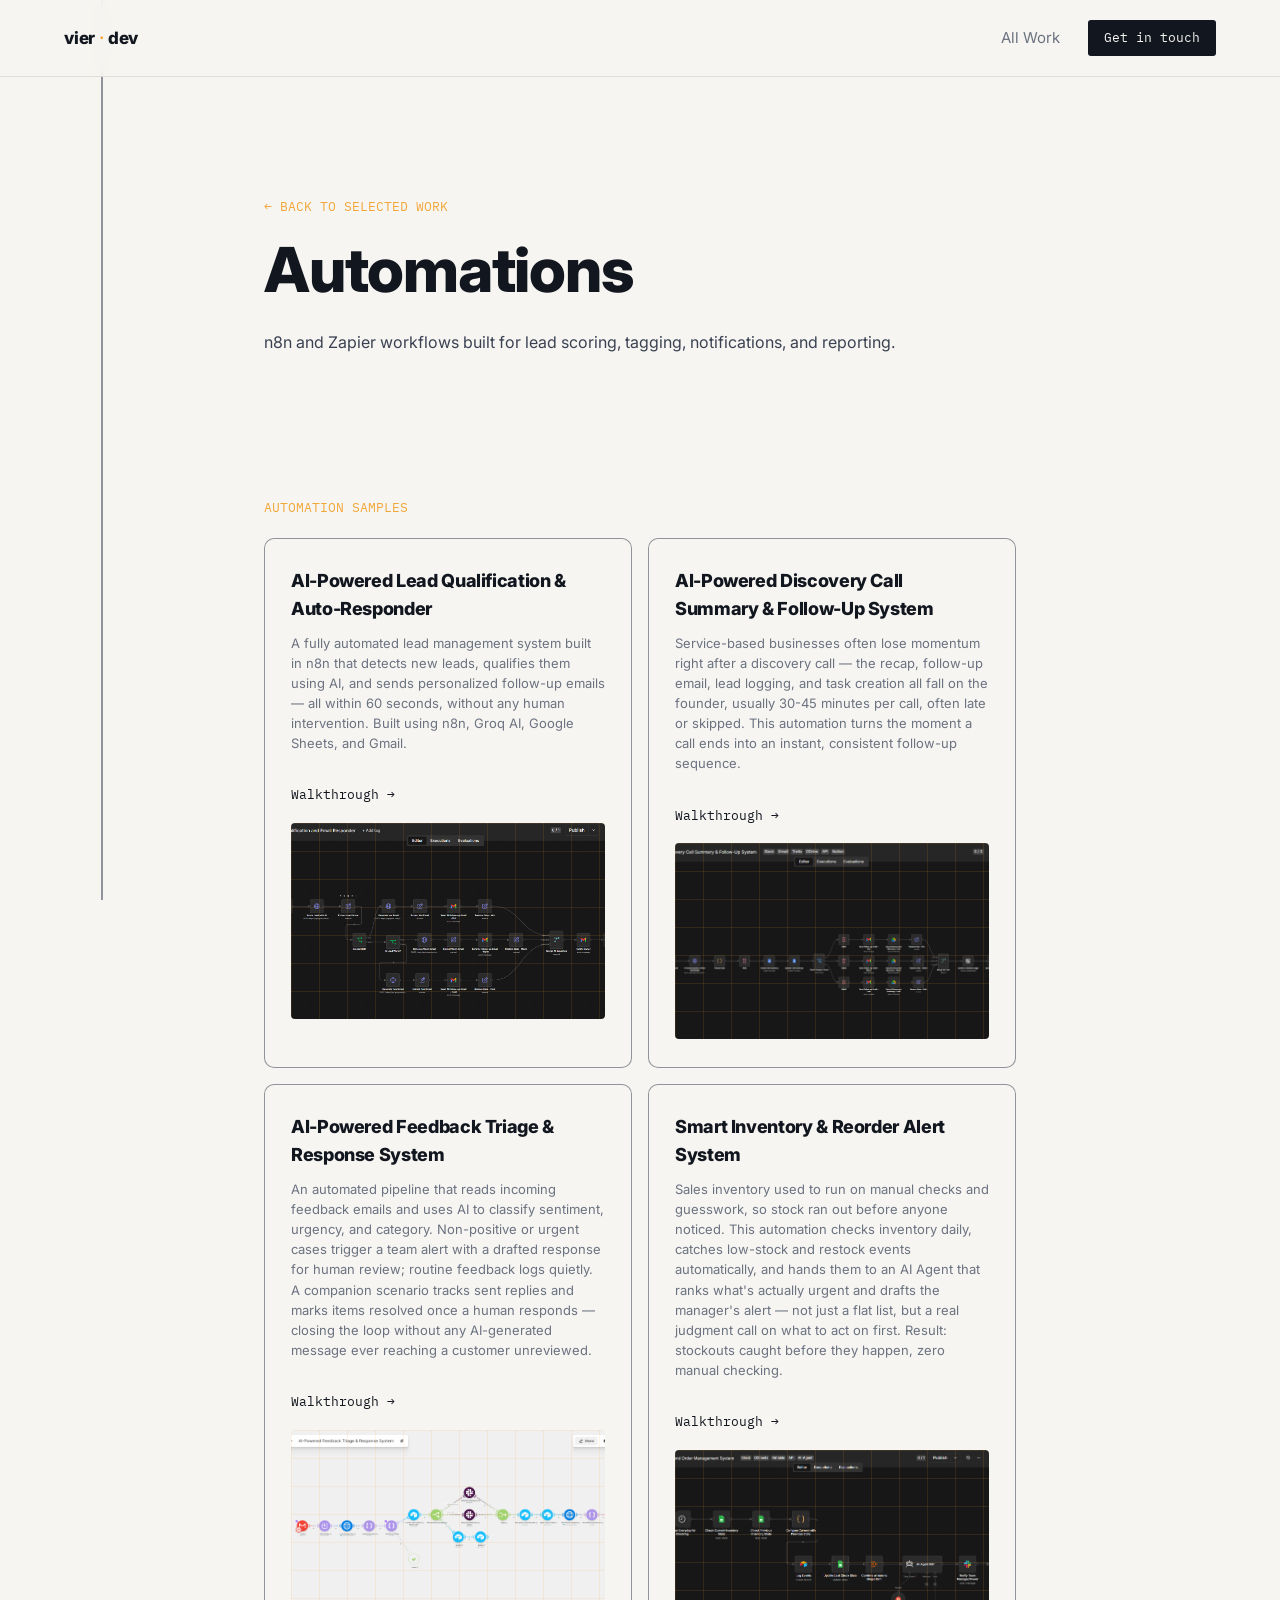
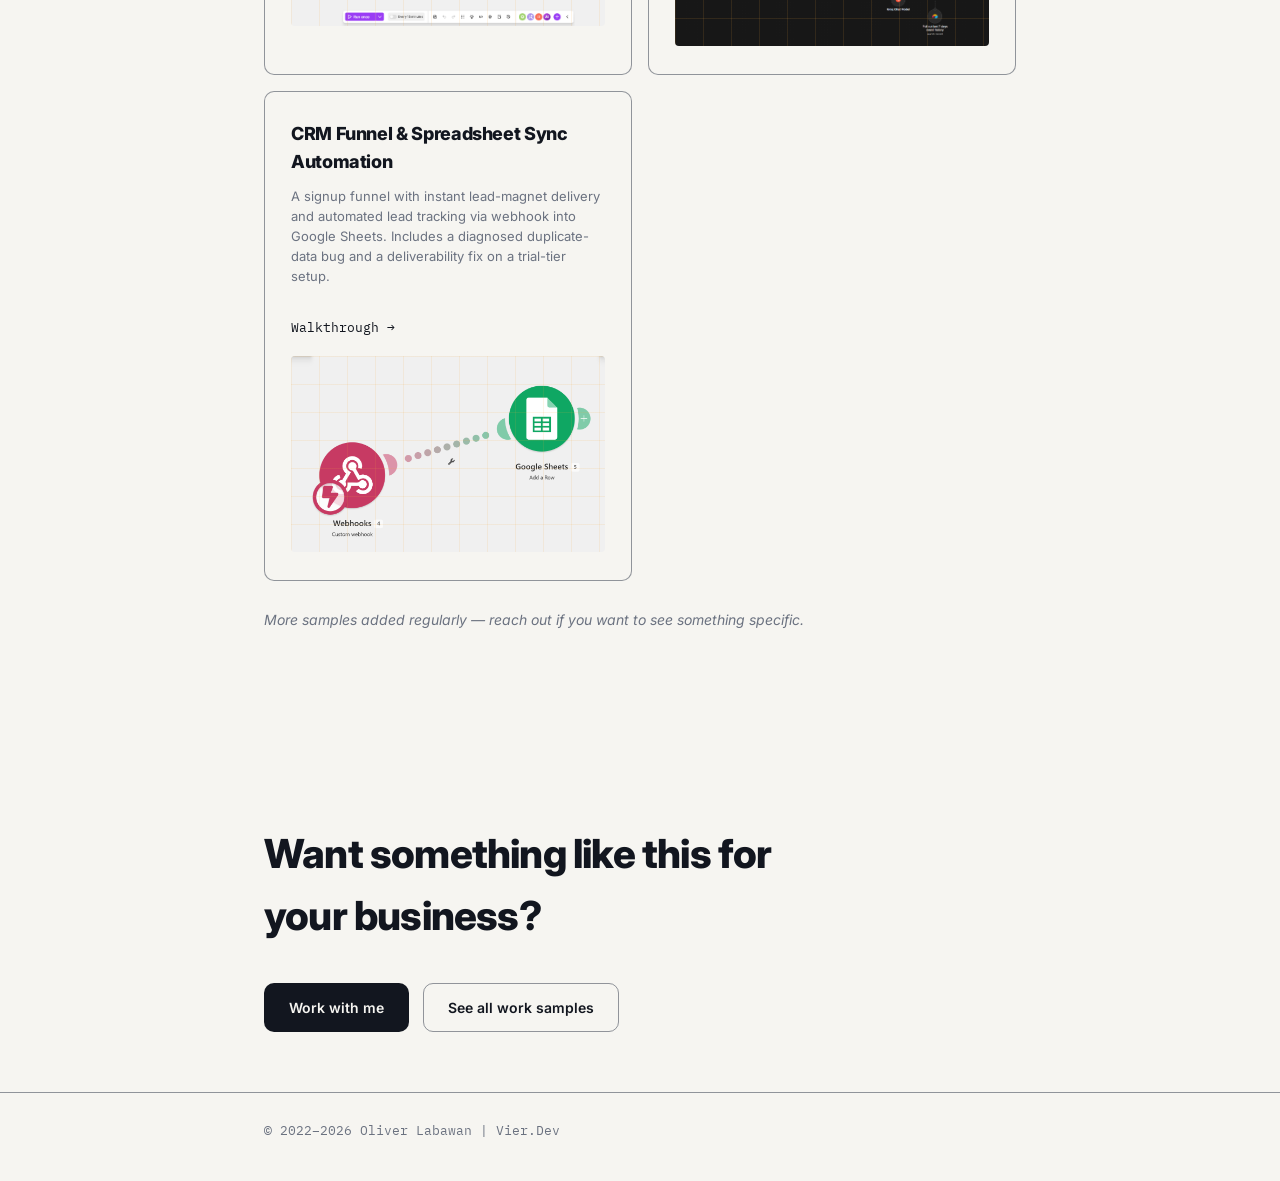
==== work/automations.html @ b0e30754 "Revise automation samples and add new services Updated automation samples section with new services " ====
<!DOCTYPE html>
<html lang="en">
<head>
<meta charset="UTF-8">
<meta name="viewport" content="width=device-width, initial-scale=1.0">
<title>Automations | Oliver Labawan</title>
<meta name="description" content="n8n and Zapier workflows built for lead scoring, tagging, notifications, and reporting.">
<link rel="preconnect" href="https://fonts.googleapis.com">
<link rel="preconnect" href="https://fonts.gstatic.com" crossorigin>
<link href="https://fonts.googleapis.com/css2?family=IBM+Plex+Mono:wght@400;500&family=Inter:wght@400;500;600;700;800&display=swap" rel="stylesheet">
<link rel="stylesheet" href="../styles.css?v=2">
</head>
<body>

<div class="rail" aria-hidden="true"><div class="rail-fill" id="railFill"></div></div>

<header class="topbar">
  <a href="../index.html#top" class="wordmark"> vier <span><b>·</b></span> dev </a>
  <nav class="topnav">
    <a href="work-index.html">All Work</a>
    <a href="../index.html#contact" class="nav-cta">Get in touch</a>
  </nav>
</header>

<main id="top">

  <section class="hero" style="padding-bottom: 48px;">
    <p class="tag"><a href="work-index.html" style="color:var(--signal);">← BACK TO SELECTED WORK</a></p>
    <h1 style="max-width: 16ch;">Automations</h1>
    <p class="hero-sub">n8n and Zapier workflows built for lead scoring, tagging, notifications, and reporting.</p>
  </section>

  <!-- SAMPLES — duplicate a .service block below to add more -->
  <section class="services reveal">
    <p class="tag">AUTOMATION SAMPLES</p>
    <div class="service-grid">

      <!-- EDIT ME: sample 1 -->
      <div class="service">
        <h3>AI-Powered Lead Qualification & Auto-Responder</h3>
        <p style="font-size: 13px">A fully automated lead management system built in n8n that detects new leads, qualifies them using AI, and sends personalized follow-up emails — all within 60 seconds, without any human intervention. Built using n8n, Groq AI, Google Sheets, and Gmail.</p>
          <a class="case-link" href="https://www.loom.com/share/16ba4f935728435f8869e80cb67d7417" target="_blank" rel="noopener noreferrer">Walkthrough →</a>
        <div class="case-visual" style="aspect-ratio:16/10; margin-top:16px;"><img src="../images/automations/lead-qualification.png" alt="AI-Powered Lead Qualification and Auto-Responder"></div>
      </div>

      
      <!-- EDIT ME: sample 2 -->

      <div class="service">
        <h3>AI-Powered Discovery Call Summary & Follow-Up System</h3>
        <p style="font-size: 13px">Service-based businesses often lose momentum right after a discovery call — the recap, follow-up email, lead logging, and task creation all fall on the founder, usually 30-45 minutes per call, often late or skipped. This automation turns the moment a call ends into an instant, consistent follow-up sequence.</p>
          <a class="case-link" href="https://www.loom.com/share/9d1b3670315c481c8bffe13590fb3806" target="_blank" rel="noopener noreferrer">Walkthrough →</a>
        <div class="case-visual" style="aspect-ratio:16/10; margin-top:16px;"><img src="../images/automations/discovery-call.png" alt="AI-Powered Discovery Call Summary and Follow-Up System"></div>
      </div>
      

      <!-- EDIT ME: sample 3 -->

      <div class="service">
        <h3>AI-Powered Feedback Triage & Response System</h3>
        <p style="font-size: 13px">An automated pipeline that reads incoming feedback emails and uses AI to classify sentiment, urgency, and category. Non-positive or urgent cases trigger a team alert with a drafted response for human review; routine feedback logs quietly. A companion scenario tracks sent replies and marks items resolved once a human responds — closing the loop without any AI-generated message ever reaching a customer unreviewed.</p>
          <a class="case-link" href="https://www.loom.com/share/8a747f294eaa4c1ba3af5d05537c700a" target="_blank" rel="noopener noreferrer">Walkthrough →</a>
        <div class="case-visual" style="aspect-ratio:16/10; margin-top:16px;"><img src="../images/automations/feedback-triage.png" alt="AI-Powered Feedback Triage and Response System"></div>
      </div>

      
      <!-- EDIT ME: sample 4 -->

      <div class="service">
        <h3>Smart Inventory & Reorder Alert System</h3>
        <p style="font-size: 13px">Sales inventory used to run on manual checks and guesswork, so stock ran out before anyone noticed. This automation checks inventory daily, catches low-stock and restock events automatically, and hands them to an AI Agent that ranks what's actually urgent and drafts the manager's alert — not just a flat list, but a real judgment call on what to act on first. Result: stockouts caught before they happen, zero manual checking.</p>
          <a class="case-link" href="https://www.loom.com/share/22e7f2c92d5c46a5a52532f2341a2766" target="_blank" rel="noopener noreferrer">Walkthrough →</a>
        <div class="case-visual" style="aspect-ratio:16/10; margin-top:16px;"><img src="../images/automations/smart-inventory.png" alt="Smart Inventory and Reorder Alert System"></div>
      </div>


      <!-- EDIT ME: sample 5 -->

      <div class="service">
        <h3>CRM Funnel & Spreadsheet Sync Automation</h3>
        <p style="font-size: 13px">A signup funnel with instant lead-magnet delivery and automated lead tracking via webhook into Google Sheets. Includes a diagnosed duplicate-data bug and a deliverability fix on a trial-tier setup.</p>
          <a class="case-link" href="https://www.loom.com/share/9a8bee7352f4423ba8c33e80585cb324" target="_blank" rel="noopener noreferrer">Walkthrough →</a>
        <div class="case-visual" style="aspect-ratio:16/10; margin-top:16px;"><img src="../images/automations/active-campaign.png" alt="CRM Funnel and Spreadsheet Sync Automation"></div>
      </div>
      
    </div>
    <p class="case-note">More samples added regularly — reach out if you want to see something specific.</p>
  </section>

  <section class="contact reveal">
    <h2 style="max-width: 20ch;">Want something like this for your business?</h2>
    <div class="hero-actions">
      <a href="../index.html#contact" class="btn btn-primary">Work with me</a>
      <a href="work-index.html" class="btn btn-ghost">See all work samples</a>
    </div>
  </section>

</main>

<footer class="footer">
  <p>© 2022–<span id="year"></span> Oliver Labawan | Vier.Dev </p>
</footer>
  
<script src="../script.js?v=2"></script>
<script>
(function(){
  const track = document.getElementById('imgTrack');
  const slides = track ? track.querySelectorAll('.img-slide') : [];
  const dotsWrap = document.getElementById('imgDots');
  const prevBtn = document.getElementById('imgPrev');
  const nextBtn = document.getElementById('imgNext');
  if (!track || !slides.length) return;
 
  let current = 0;
  track.style.setProperty('--slide-count', slides.length);
 
  slides.forEach((_, i) => {
    const dot = document.createElement('button');
    dot.className = 't-dot' + (i === 0 ? ' active' : '');
    dot.addEventListener('click', () => goTo(i));
    dotsWrap.appendChild(dot);
  });
  const dots = dotsWrap.querySelectorAll('.t-dot');
 
  function goTo(i){
    current = (i + slides.length) % slides.length;
    track.style.transform = `translateX(-${current * (100 / slides.length)}%)`;
    dots.forEach((d, idx) => d.classList.toggle('active', idx === current));
  }
  prevBtn.addEventListener('click', () => goTo(current - 1));
  nextBtn.addEventListener('click', () => goTo(current + 1));
})();
</script>

</body>
</html>
---- styles.css ----
/* ===================================================================
   TOKENS — edit these to reskin the whole site
=================================================================== */
:root{
  --ink: #12161f;
  --ink-soft: #1a2030;
  --paper: #f6f5f1;
  --line: #2c3444;
  --line-soft: rgba(44,52,68,0.5);
  --signal: #f2a73b;
  --muted: #8891a3;
  --muted-on-paper: #6b7280;

  --font-display: 'Inter', sans-serif;
  --font-mono: 'IBM Plex Mono', monospace;

  --max: 880px;
  --edge: clamp(24px, 6vw, 64px);
   --rail-left: clamp(60px, 8vw, 120px);

   --sunflower-girl: #f5b335;
   --lovely-daisies: #789c4a;
   --cpwrcim: #ff6c0e;
}

*{ box-sizing: border-box; }
html{ scroll-behavior: smooth; }
body{
  margin:0;
  background: var(--paper);
  color: var(--ink);
  font-family: var(--font-display);
  font-size: 17px;
  line-height: 1.55;
  -webkit-font-smoothing: antialiased;
}
h1,h2,h3,h4{ margin: 0; font-weight: 800; letter-spacing: -0.02em; }
p{ margin: 0; }
a{ color: inherit; text-decoration: none; }
ul,ol{ margin:0; padding:0; list-style:none; }

@media (prefers-reduced-motion: reduce){
  *{ scroll-behavior: auto !important; transition: none !important; }
}

/* ===================================================================
   PIPELINE RAIL — the signature element: a schematic line running
   down the page, standing in for the "wiring" this work is about.
=================================================================== */
.rail{
  position: fixed;
  top: 0; bottom: 0;
  width: 2px;
   left: calc(var(--edge) - 1px);
  background: var(--line-soft);
  z-index: 0;
  display: none;
  overflow: hidden;
   left: calc(var(--rail-left) - 1px);
   
}
.rail-fill{
  position: absolute;
  top: 0; left: 0; right: 0;
  height: 0%;
  background: linear-gradient(to bottom, var(--signal), transparent);
  transition: height 0.1s linear;
}
@media (min-width: 860px){ .rail{ display: block; } }

/* status badge, hero */
.status-badge{
  display: inline-flex; align-items: center; gap: 8px;
  font-family: var(--font-mono); font-size: 12.5px;
  color: var(--ink);
  border: 1px solid var(--line-soft);
  padding: 6px 12px;
  border-radius: 20px;
  margin-bottom: 22px;
}
.status-dot{
  width: 7px; height: 7px; border-radius: 50%;
  background: var(--signal);
  box-shadow: 0 0 0 0 rgba(242,167,59,0.6);
  animation: pulse 2s infinite;
}
@keyframes pulse{
  0%{ box-shadow: 0 0 0 0 rgba(242,167,59,0.5); }
  70%{ box-shadow: 0 0 0 7px rgba(242,167,59,0); }
  100%{ box-shadow: 0 0 0 0 rgba(242,167,59,0); }
}

/* scroll reveal */
.reveal{
  opacity: 0;
  transform: translateY(24px);
  transition: opacity 0.7s ease, transform 0.7s ease;
}
.reveal.is-visible{
  opacity: 1;
  transform: translateY(0);
}

/* hover motion on interactive blocks */
.service, .case-visual, .tool-cat{ transition: transform 0.25s ease, box-shadow 0.25s ease; }
.service:hover, .tool-cat:hover{ transform: translateY(-3px); }
.case-visual{ transition: transform 0.4s ease; }
.case:hover .case-visual{ transform: scale(1.02); }
.btn{ transition: transform 0.2s ease, background 0.2s ease; }
.btn:hover{ transform: translateY(-2px); }

/* tools ticker */
.ticker{
  margin-top: 44px;
  overflow: hidden;
  border-top: 1px solid var(--line-soft);
  border-bottom: 1px solid var(--line-soft);
  padding: 16px 0;
  -webkit-mask-image: linear-gradient(to right, transparent, black 8%, black 92%, transparent);
  mask-image: linear-gradient(to right, transparent, black 8%, black 92%, transparent);
}
.ticker-track{
  display: flex;
  gap: 40px;
  width: max-content;
  animation: scroll-left 26s linear infinite;
}
.ticker-track span{
  font-family: var(--font-mono);
  font-size: 13px;
  color: var(--muted-on-paper);
  white-space: nowrap;
}

.ticker-track span img{
  height: 22px;
  width: auto;
  display: block;
}

/* for logos that are white/light and need a dark backing */
.ticker-track span.logo-dark{
  background: var(--ink);
  padding: 6px 10px;
  border-radius: 4px;
  display: inline-flex;
  align-items: center;
}

@keyframes scroll-left{
  from{ transform: translateX(0); }
  to{ transform: translateX(-50%); }
}
@media (prefers-reduced-motion: reduce){
  .ticker-track{ animation: none; }
}

/* ===================================================================
   TOPBAR
=================================================================== */
.topbar{
  position: sticky; top: 0; z-index: 20;
  display: flex; align-items: center; justify-content: space-between;
  padding: 20px var(--edge);
  background: rgba(246,245,241,0.88);
  backdrop-filter: blur(8px);
  border-bottom: 1px solid rgba(44,52,68,0.12);
}

.topbar-photo{
  width: 64px;
  height: 64px;
  border-radius: 10px;
  object-fit: cover;
  flex-shrink: 0;
  border: 1px solid var(--line-soft);
}

.wordmark{ font-weight: 800; font-size: 17px; letter-spacing: -0.01em; }
.wordmark span{ color: var(--signal); }
.topnav{ display: flex; align-items: center; gap: 28px; font-size: 15px; }
.topnav a:not(.nav-cta){ color: var(--muted-on-paper); }
.topnav a:hover{ color: var(--ink); }
.nav-cta{
  padding: 8px 16px;
  background: var(--ink);
  color: var(--paper) !important;
  border-radius: 3px;
  font-family: var(--font-mono);
  font-size: 13px;
}
@media (max-width: 640px){
  .topnav a:not(.nav-cta){ display:none; }
}

main{ position: relative; z-index: 1; }
section{ max-width: var(--max); margin: 0 auto; padding: 96px var(--edge); }

.tag{
  font-family: var(--font-mono);
  font-size: 12.5px;
  color: var(--signal);
  margin: 0 0 20px;
}

/* ===================================================================
   HERO
=================================================================== */
.hero{ padding-top: 120px; padding-bottom: 88px; }
.hero h1{
  font-size: clamp(38px, 6vw, 62px);
  line-height: 1.05;
  max-width: 14ch;
}
.hero-top{
  display: flex;
  align-items: flex-start;
  justify-content: space-between;
  gap: 32px;
}
.hero-photo{
  width: 270px;
  height: 270px;
  border-radius: 10px;
  object-fit: cover;
  flex-shrink: 0;
  border: 1px solid var(--line-soft);
}
@media (max-width: 640px){
  .hero-top{ flex-direction: column-reverse; align-items: flex-start; }
  .hero-photo{ width: 140px; height: 140px; }
}

.hero-sub{
  margin-top: 28px;
  max-width: 70ch;
  font-size: 16px;
  color: #3a4152;
}
.hero-actions{ display: flex; gap: 14px; margin-top: 36px; flex-wrap: wrap; }

.btn{
  display: inline-block;
  padding: 13px 24px;
  border-radius: 10px;
  font-size: 14px;
  font-weight: 600;
  border: 1px solid transparent;
}
.btn-primary{ background: var(--ink); color: var(--paper); }
.btn-primary:hover{ background: var(--ink-soft); }
.btn-ghost{ border-color: var(--line-soft); color: var(--ink); }
.btn-ghost:hover{ border-color: var(--signal); }
.btn-large{ font-size: 16px; padding: 16px 30px; }

/* ===================================================================
   SERVICES
=================================================================== */
.services h2{ font-size: clamp(26px, 3.4vw, 34px); max-width: 16ch; margin-bottom: 44px; }
.service-grid{
  display: grid;
  grid-template-columns: repeat(2, 1fr);
  gap: 16px;
  background: none;
  border: none;
}
.service{ background: var(--paper); border: 1px solid var(--line-soft) ; border-radius: 10px; padding: 28px 26px; transition: border-color 0.3s ease;}
.service h3{ font-size: 18px; margin-bottom: 10px; }
.service p{ color: var(--muted-on-paper); font-size: 15px; }
@media (max-width: 640px){ .service-grid{ grid-template-columns: 1fr; } }


/* ===================================================================
   WORK / CASE STUDIES
=================================================================== */
.work h2{ font-size: clamp(26px, 3.4vw, 34px); margin-bottom: 56px; max-width: 16ch; }
.case{
  display: grid;
  grid-template-columns: 1.1fr 0.9fr;
  gap: 40px;
  align-items: center;
  padding: 40px 0;
  border-top: 1px solid var(--line-soft);
}
.case:last-of-type{ border-bottom: 1px solid var(--line-soft); }
.case.reverse{ direction: rtl; }
.case.reverse > *{ direction: ltr; }
.case-num{ font-family: var(--font-mono); color: var(--signal); font-size: 13px; }
.case-info h3{ font-size: 22px; margin: 10px 0 12px; }
.case-info p{ color: var(--muted-on-paper); font-size: 14px; margin-bottom: 16px; text-align: justify; }
.case-meta{ display: flex; flex-wrap: wrap; gap: 8px; }
.case-meta li{
  font-family: var(--font-mono);
  font-size: 12px;
  color: var(--ink);
  border: 1px solid var(--line-soft);
  padding: 4px 10px;
  border-radius: 6px;
}

.case-meta li:hover{
  border: 1px solid var(--signal);
}

.case-visual{
  aspect-ratio: 4/3;
  background: var(--ink);
  border-radius: 4px;
  position: relative;
  overflow: hidden;
   display: block ; 
}

.case-visual::before{
  content: attr(data-label);
  position: absolute; bottom: 14px; left: 16px;
  font-family: var(--font-mono);
  font-size: 12px;
  color: var(--muted);
   max-width: 100%;
}
.case-visual img{
  width: 100%;
  height: 100%;
  object-fit: cover;
  display: block;
}
.case-visual::after{
  content: '';
  position: absolute; inset: 0;
  background-image:
    linear-gradient(rgba(242,167,59,0.12) 1px, transparent 1px),
    linear-gradient(90deg, rgba(242,167,59,0.12) 1px, transparent 1px);
  background-size: 28px 28px;
}

/* EDIT: replace .case-visual divs in HTML with <img> tags once you have real screenshots */
@media (max-width: 720px){
  .case, .case.reverse{ grid-template-columns: 1fr; direction: ltr; }
  .case-visual{ order: -1; }
}
.case-note{ margin-top: 28px; color: var(--muted-on-paper); font-size: 14px; font-style: italic; }
.case-link{ display: inline-block; font-family: var(--font-mono); font-size: 13px; color: var(--ink); margin-top: 32px; margin-right: 22px; }
.case-link:hover{ text-decoration: underline; color: var(--signal);}

/* Media grids for samples*/

.media-grid{ 
   display: grid; 
   grid-template-columns: repeat(3, 1fr); 
   gap: 16px; 
   margin: 24px 0 60px; 
}

.media-item{ position: relative; display: block; }
.media-item .case-visual{ aspect-ratio: 4/3; }
.media-item.video .play-icon{
  position: absolute; top: 50%; left: 50%;
  transform: translate(-50%, -50%);
  width: 44px; height: 44px;
  display: flex; align-items: center; justify-content: center;
  background: rgba(18,22,31,0.75);
  color: var(--paper);
  border-radius: 50%;
  font-size: 14px;
}

@media (max-width: 640px){
  .media-grid{ grid-template-columns: repeat(2, 1fr); }
}

.thumb-row{
  max-width: var(--max);
  margin: 0 auto 16px;
  padding: 0 var(--edge);
  display: grid;
  grid-template-columns: 1fr 1fr;
  gap: 16px;
}
.thumb-row .case-visual{ aspect-ratio: 16/9; }

@media (max-width: 640px){
  .thumb-row{ grid-template-columns: 1fr; }
}

/* ===================================================================
   PROCESS
=================================================================== */
.process h2{ font-size: clamp(26px, 3.4vw, 34px); margin-bottom: 48px; max-width: 16ch; }
.process-list li{
  display: grid;
  grid-template-columns: 56px 1fr;
  gap: 20px;
  padding: 28px 0;
  border-top: 1px solid var(--line-soft);
}
.process-list li:last-child{ border-bottom: 1px solid var(--line-soft); }
.p-num{ font-family: var(--font-mono); color: var(--signal); font-size: 14px; }
.process-list h3{ font-size: 19px; margin-bottom: 8px; }
.process-list p{ color: var(--muted-on-paper); font-size: 15.5px; max-width: 56ch; }

/* ===================================================================
   TESTIMONIALS
=================================================================== */
.testimonials{ background: var(--ink); color: var(--paper); max-width: 100%; padding-left: 0; padding-right: 0; }
.testimonials .tag{ max-width: var(--max); margin: 0 auto 44px; padding: 0 var(--edge); }

/* featured testimonial — pulled out of the slider */
.t-featured{
  max-width: var(--max); margin: 0 auto 56px; padding: 32px;
  border-left: 3px solid var(--signal);
  background: rgba(242,167,59,0.05);
}
.t-featured p{ font-size: 16px; line-height: 1.65; color: #dfe1e8; max-width: 90ch; margin: 0; text-align: justify; }
.t-featured cite{
  display: block; margin-top: 18px;
  font-family: var(--font-mono); font-style: normal; font-size: 13.5px; color: var(--signal);
}
@media (max-width: 640px){
  .t-featured{ padding: 24px; }
  .t-featured p{ font-size: 15px; }
}

/* testimonial slider */
.testimonial-slider{ max-width: var(--max); margin: 0 auto; overflow: hidden; }
.testimonial-track{
  display: flex;
  width: calc(100% * var(--slide-count, 3));
  transition: transform 0.5s ease;
}
.t-slide{
  min-width: calc(100% / var(--slide-count, 3));
  box-sizing: border-box;
  padding-right: 40px;
  margin: 0;
}
.t-slide p{ font-size: 16px; line-height: 1.65; color: #dfe1e8; max-width: 60ch; }
.t-slide cite{
  display: block; margin-top: 18px;
  font-family: var(--font-mono); font-style: normal; font-size: 13.5px; color: var(--signal);
}
.t-controls{
  display: flex; align-items: center; gap: 18px;
  margin-top: 36px;
}
.t-arrow{
  width: 36px; height: 36px;
  border-radius: 50%;
  border: 1px solid rgba(246,245,241,0.25);
  background: transparent;
  color: var(--paper);
  cursor: pointer;
  font-size: 15px;
  transition: background 0.2s ease, border-color 0.2s ease;
}
.t-arrow:hover{ background: rgba(246,245,241,0.1); border-color: var(--signal); }
.t-dots{ display: flex; gap: 8px; }
.t-dot{
  width: 7px; height: 7px; border-radius: 50%;
  background: rgba(246,245,241,0.25);
  cursor: pointer; border: none; padding: 0;
  transition: background 0.2s ease;
}
.t-dot.active{ background: var(--signal); }


/* lightbox */
.lightbox{
  position: fixed; inset: 0;
  background: rgba(18,22,31,0.92);
  display: flex; align-items: center; justify-content: center;
  padding: 40px;
  opacity: 0; visibility: hidden;
  transition: opacity 0.25s ease;
  z-index: 100;
}
.lightbox.is-open{ opacity: 1; visibility: visible; }
.lightbox img{
  max-width: 100%; max-height: 100%;
  border-radius: 6px;
  box-shadow: 0 20px 60px rgba(0,0,0,0.4);
}
.lightbox-close{
  position: fixed; top: 24px; right: 24px;
  width: 40px; height: 40px;
  border-radius: 50%;
  border: 1px solid rgba(246,245,241,0.25);
  background: transparent;
  color: var(--paper);
  font-size: 16px;
  cursor: pointer;
  transition: background 0.2s ease;
}
.lightbox-close:hover{ background: rgba(246,245,241,0.1); }


/* image slider (reused on category pages, e.g. automations.html) */
.img-slider{ overflow: hidden; }
.img-track{
  display: flex;
  width: calc(100% * var(--slide-count, 3));
  transition: transform 0.5s ease;
}
.img-slide{
  min-width: calc(100% / var(--slide-count, 3));
  box-sizing: border-box;
  padding-right: 24px;
  margin: 0;
}
.img-slide .case-visual{ aspect-ratio: 16/9; }
.img-slide figcaption{
  margin-top: 12px;
  font-size: 14px;
  color: var(--muted-on-paper);
}
.img-slider .t-controls{ margin-top: 20px; }
.img-slider .t-arrow, .img-slider .t-dot{
  border-color: var(--line-soft);
  color: var(--ink);
}
.img-slider .t-arrow:hover{ background: rgba(44,52,68,0.06); border-color: var(--signal); }
.img-slider .t-dot{ background: rgba(44,52,68,0.2); }
.img-slider .t-dot.active{ background: var(--signal); }

/* ===================================================================
   TOOLS
=================================================================== */
.tools h2{ display:none; }
.tools-grid{
  display: grid; grid-template-columns: repeat(auto-fit, minmax(220px, 1fr)); gap: 16px;
  background: none; border: none;
}
.tool-cat{ background: var(--paper); border: 1px solid var(--line-soft); border-radius: 10px; padding: 22px 20px; }
.tool-cat h4{ font-size: 13px; font-family: var(--font-mono); color: var(--signal); margin-bottom: 8px; font-weight: 500; }
.tool-cat p{ font-size: 14.5px; color: var(--ink); }
@media (max-width: 720px){ .tools-grid{ grid-template-columns: 1fr 1fr; } }

/* ===================================================================
   CONTACT
=================================================================== */
.contact{ text-align: left; padding-bottom: 60px; }
.contact h2{ font-size: clamp(28px, 4vw, 40px); max-width: 24ch; margin-bottom: 16px; }
.contact-sub{ max-width: 62ch; color: var(--muted-on-paper); font-size: 16px; margin-bottom: 32px; }
.contact-links{ display: flex; gap: 24px; margin-top: 28px; font-family: var(--font-mono); font-size: 13.5px; }
.contact-links a{ color: var(--muted-on-paper); }
.contact-links a:hover{ color: var(--ink); }

/* ===================================================================
   FOOTER
=================================================================== */
.footer{
  padding: 28px 0 40px;
  border-top: 1px solid var(--line-soft);
}
.footer p{
  max-width: var(--max);
  margin: 0 auto;
  padding: 0 var(--edge);
  font-family: var(--font-mono);
  font-size: 12.5px;
  color: var(--muted-on-paper);
}
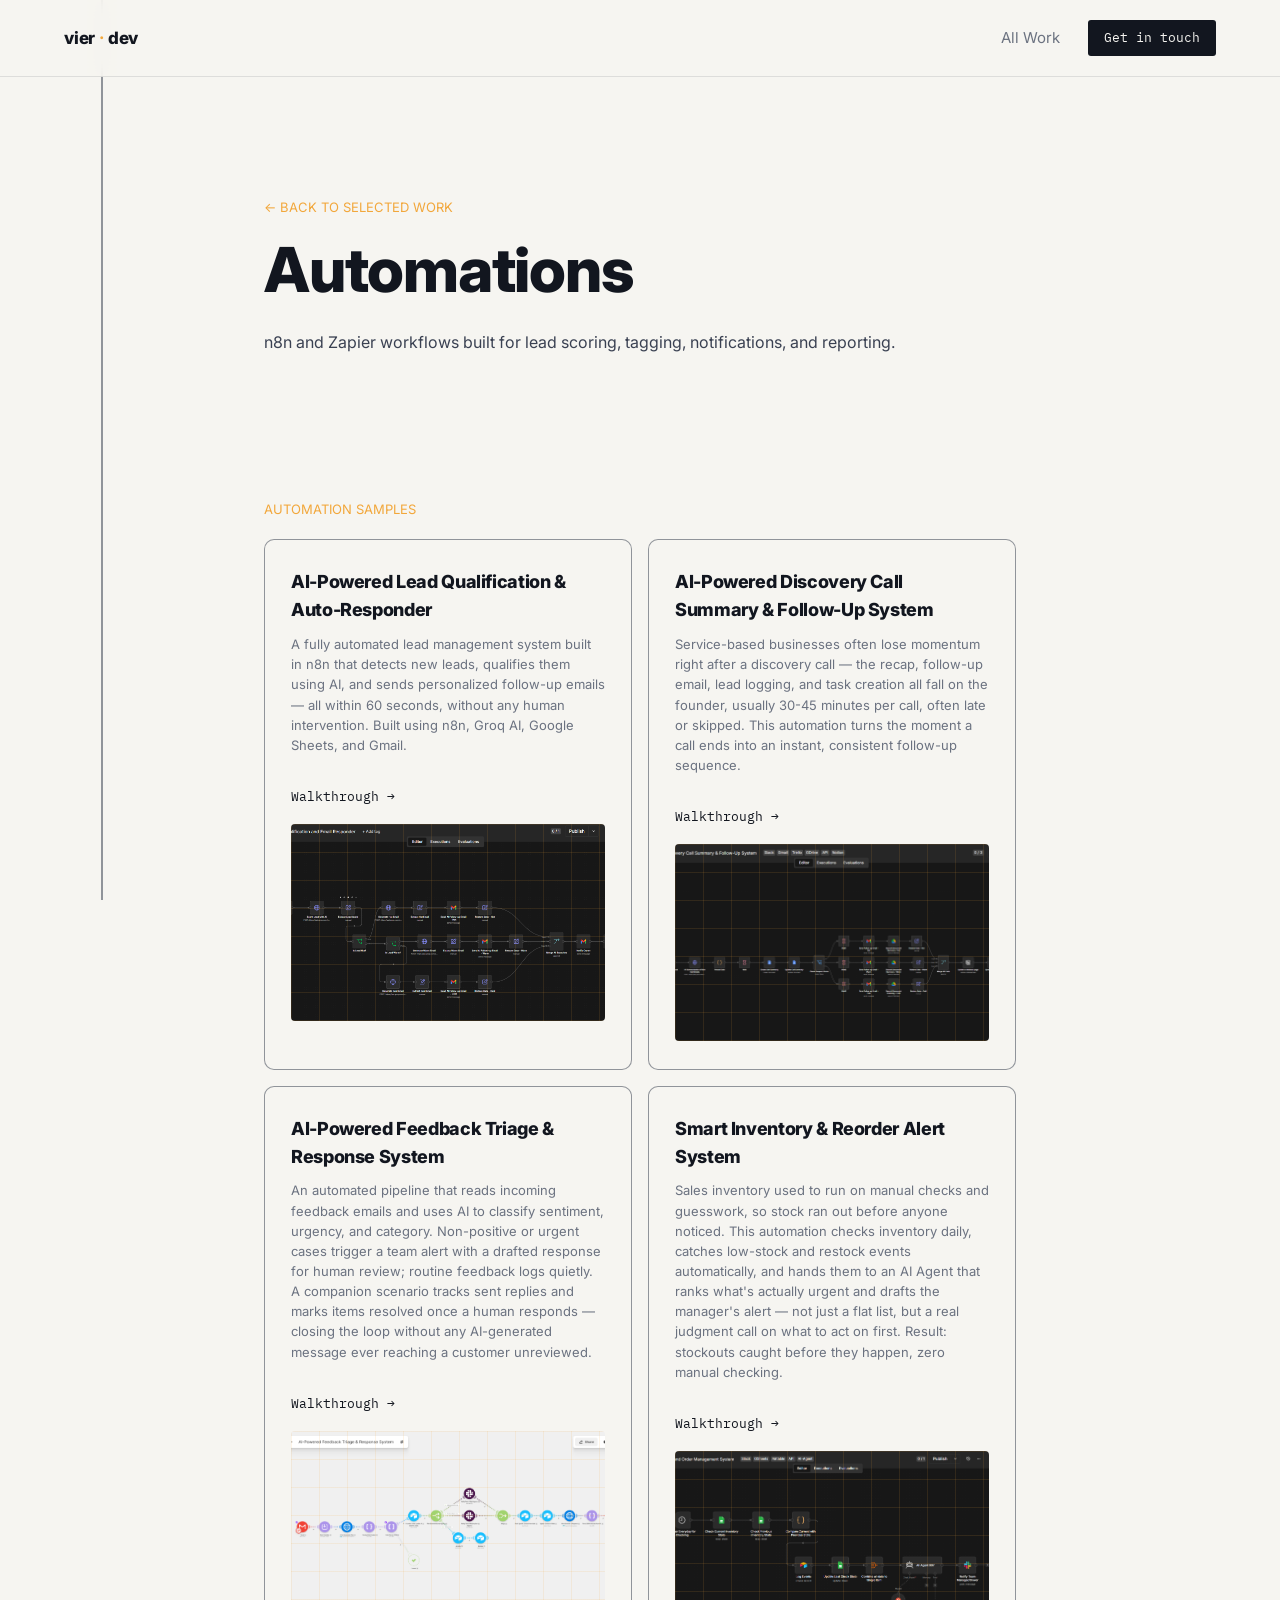
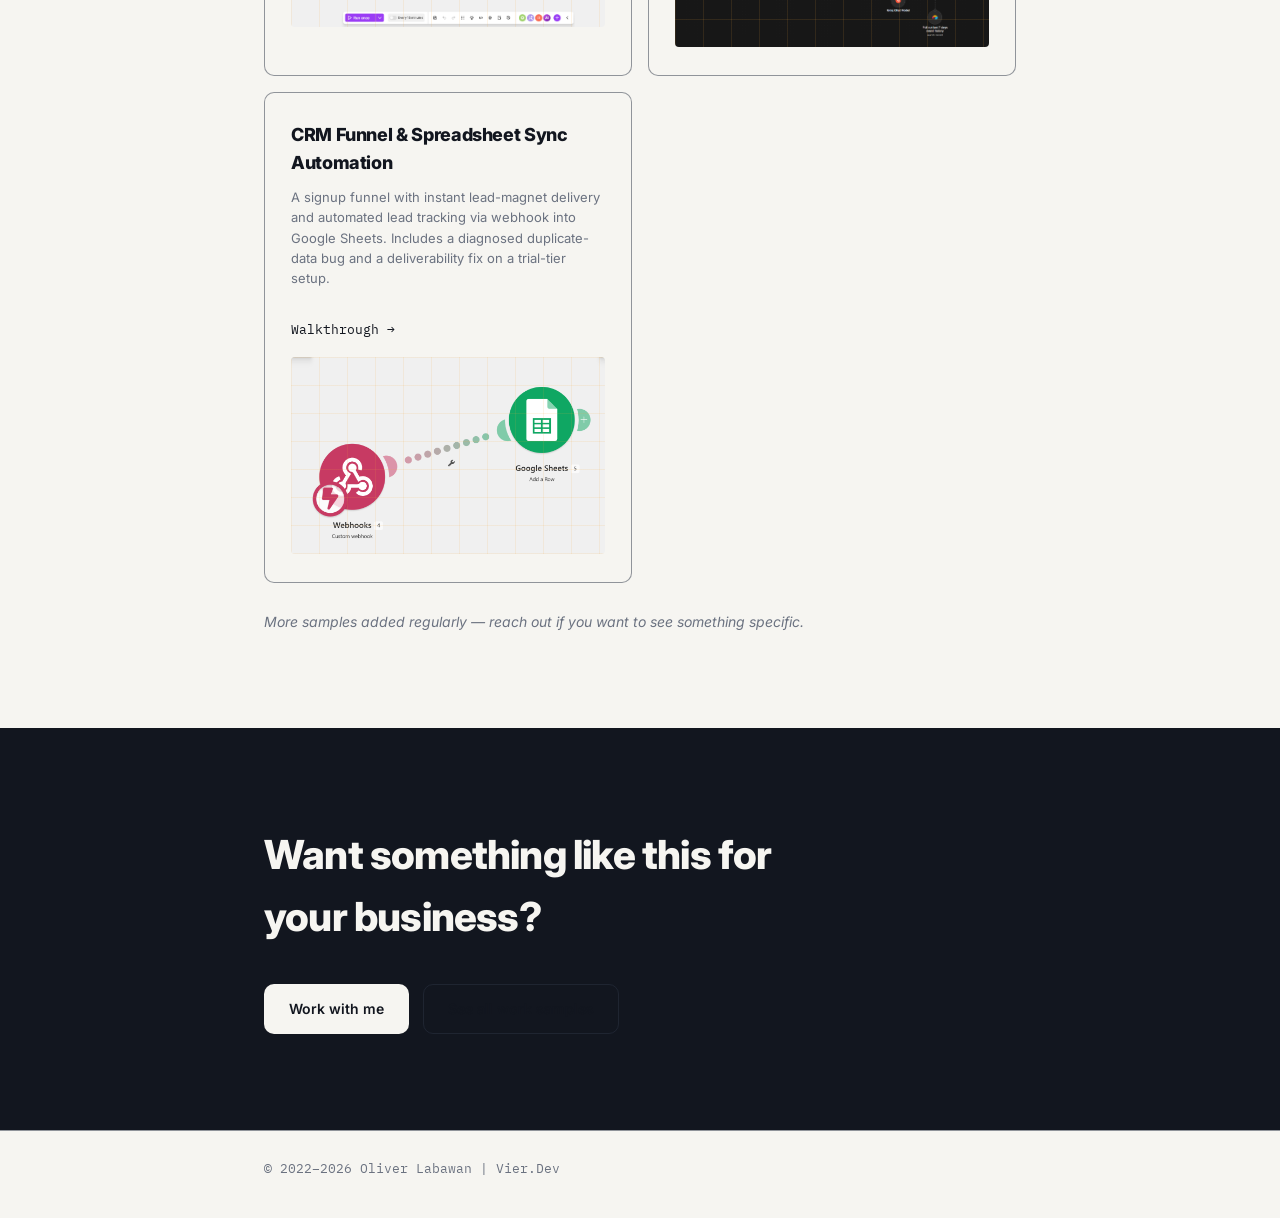
==== commit a0bd29cf: "Update automations.html" ====
--- a/work/automations.html
+++ b/work/automations.html
@@ -9,6 +9,7 @@
 <link rel="preconnect" href="https://fonts.gstatic.com" crossorigin>
 <link href="https://fonts.googleapis.com/css2?family=IBM+Plex+Mono:wght@400;500&family=Inter:wght@400;500;600;700;800&display=swap" rel="stylesheet">
 <link rel="stylesheet" href="../styles.css?v=2">
+<link rel="icon" type="image/png" href="../images/favicon.ico">
 </head>
 <body>
 
@@ -88,10 +89,12 @@
   </section>
 
   <section class="contact reveal">
-    <h2 style="max-width: 20ch;">Want something like this for your business?</h2>
-    <div class="hero-actions">
-      <a href="../index.html#contact" class="btn btn-primary">Work with me</a>
-      <a href="work-index.html" class="btn btn-ghost">See all work samples</a>
+    <div class="contact-inner">
+      <h2 style="max-width: 20ch;">Want something like this for your business?</h2>
+        <div class="hero-actions">
+          <a href="../index.html#contact" class="btn btn-primary">Work with me</a>
+          <a href="work-index.html" class="btn btn-ghost">See all work samples</a>
+        </div>
     </div>
   </section>
 
--- a/styles.css
+++ b/styles.css
@@ -108,52 +108,6 @@
 .case:hover .case-visual{ transform: scale(1.02); }
 .btn{ transition: transform 0.2s ease, background 0.2s ease; }
 .btn:hover{ transform: translateY(-2px); }
-
-/* tools ticker */
-.ticker{
-  margin-top: 44px;
-  overflow: hidden;
-  border-top: 1px solid var(--line-soft);
-  border-bottom: 1px solid var(--line-soft);
-  padding: 16px 0;
-  -webkit-mask-image: linear-gradient(to right, transparent, black 8%, black 92%, transparent);
-  mask-image: linear-gradient(to right, transparent, black 8%, black 92%, transparent);
-}
-.ticker-track{
-  display: flex;
-  gap: 40px;
-  width: max-content;
-  animation: scroll-left 26s linear infinite;
-}
-.ticker-track span{
-  font-family: var(--font-mono);
-  font-size: 13px;
-  color: var(--muted-on-paper);
-  white-space: nowrap;
-}
-
-.ticker-track span img{
-  height: 22px;
-  width: auto;
-  display: block;
-}
-
-/* for logos that are white/light and need a dark backing */
-.ticker-track span.logo-dark{
-  background: var(--ink);
-  padding: 6px 10px;
-  border-radius: 4px;
-  display: inline-flex;
-  align-items: center;
-}
-
-@keyframes scroll-left{
-  from{ transform: translateX(0); }
-  to{ transform: translateX(-50%); }
-}
-@media (prefers-reduced-motion: reduce){
-  .ticker-track{ animation: none; }
-}
 
 /* ===================================================================
    TOPBAR
@@ -197,8 +151,8 @@
 section{ max-width: var(--max); margin: 0 auto; padding: 96px var(--edge); }
 
 .tag{
-  font-family: var(--font-mono);
-  font-size: 12.5px;
+  font-family: var(--font-display);
+  font-size: 13px;
   color: var(--signal);
   margin: 0 0 20px;
 }
@@ -217,7 +171,57 @@
   align-items: flex-start;
   justify-content: space-between;
   gap: 32px;
-}
+  position: relative;
+}
+.hero-photo-wrap{
+  position: relative;
+  flex-shrink: 0;
+}
+.hero-photo-wrap::before{
+  content: '';
+  position: absolute;
+  inset: 14px -14px -14px 14px;
+  border: 2px solid var(--signal);
+  border-radius: 10px;
+  z-index: 1;
+}
+
+.hero-badge{
+  position: absolute;
+  bottom: -16px; left: -16px;
+  background: var(--ink);
+  color: var(--paper);
+  font-family: var(--font-mono);
+  font-size: 11px;
+  padding: 8px 12px;
+  border-radius: 6px;
+  z-index: 3;
+  white-space: nowrap;
+  overflow: visible;
+}
+.badge-ring{
+  position: absolute;
+  inset: 0;
+  width: 100%;
+  height: 100%;
+  pointer-events: none;
+}
+.badge-ring rect{
+  fill: none;
+  stroke: var(--signal);
+  stroke-width: 2;
+  stroke-linecap: round;
+  stroke-dasharray: 20 220; /* short bright segment, long gap */
+  stroke-dashoffset: 0;
+  animation: chase 3s linear infinite;
+}
+@keyframes chase{
+  to{ stroke-dashoffset: -240; } /* negative = travels clockwise around the rect */
+}
+@media (prefers-reduced-motion: reduce){
+  .badge-ring rect{ animation: none; }
+}
+
 .hero-photo{
   width: 270px;
   height: 270px;
@@ -225,6 +229,8 @@
   object-fit: cover;
   flex-shrink: 0;
   border: 1px solid var(--line-soft);
+  position: relative;
+  z-index: 2;
 }
 @media (max-width: 640px){
   .hero-top{ flex-direction: column-reverse; align-items: flex-start; }
@@ -237,6 +243,7 @@
   font-size: 16px;
   color: #3a4152;
 }
+
 .hero-actions{ display: flex; gap: 14px; margin-top: 36px; flex-wrap: wrap; }
 
 .btn{
@@ -522,32 +529,115 @@
 .img-slider .t-dot{ background: rgba(44,52,68,0.2); }
 .img-slider .t-dot.active{ background: var(--signal); }
 
+
 /* ===================================================================
    TOOLS
 =================================================================== */
+
 .tools h2{ display:none; }
-.tools-grid{
-  display: grid; grid-template-columns: repeat(auto-fit, minmax(220px, 1fr)); gap: 16px;
-  background: none; border: none;
-}
+.tools-grid{display: grid; grid-template-columns: repeat(auto-fit, minmax(220px, 1fr)); gap: 16px; background: none; border: none;}
+
+/*.tools{ background: var(--ink); color: var(--paper); max-width: 100%; padding-left: 0; padding-right: 0; }*/
+
+
 .tool-cat{ background: var(--paper); border: 1px solid var(--line-soft); border-radius: 10px; padding: 22px 20px; }
 .tool-cat h4{ font-size: 13px; font-family: var(--font-mono); color: var(--signal); margin-bottom: 8px; font-weight: 500; }
 .tool-cat p{ font-size: 14.5px; color: var(--ink); }
 @media (max-width: 720px){ .tools-grid{ grid-template-columns: 1fr 1fr; } }
 
+
+/* tools ticker */
+.ticker{
+  margin-top: 44px;
+  overflow: hidden;
+  background: var(--ink);
+  border-top: none;
+  border-bottom: none;
+  padding: 24px 0;
+  -webkit-mask-image: linear-gradient(to right, transparent, black 8%, black 92%, transparent);
+  mask-image: linear-gradient(to right, transparent, black 8%, black 92%, transparent);
+}
+
+.ticker-track{
+  display: flex;
+  gap: 40px;
+  width: max-content;
+  animation: scroll-left 26s linear infinite;
+}
+
+.ticker-track span{
+   display: inline-flex;
+  align-items: center;
+  height: 24px;
+}
+
+.ticker-track span img{
+  height: 24px;
+  max-width: 90px;
+  width: auto;
+  object-fit: contain;
+  display: block;
+}
+
+@keyframes scroll-left{
+  from{ transform: translateX(0); }
+  to{ transform: translateX(-50%); }
+}
+@media (prefers-reduced-motion: reduce){
+  .ticker-track{ animation: none; }
+}
+
+
 /* ===================================================================
    CONTACT
 =================================================================== */
-.contact{ text-align: left; padding-bottom: 60px; }
-.contact h2{ font-size: clamp(28px, 4vw, 40px); max-width: 24ch; margin-bottom: 16px; }
-.contact-sub{ max-width: 62ch; color: var(--muted-on-paper); font-size: 16px; margin-bottom: 32px; }
-.contact-links{ display: flex; gap: 24px; margin-top: 28px; font-family: var(--font-mono); font-size: 13.5px; }
-.contact-links a{ color: var(--muted-on-paper); }
-.contact-links a:hover{ color: var(--ink); }
+.contact{ 
+   background: var(--ink);
+   color: var(--paper);
+   max-width: 100%;
+   padding-left: 0;
+   padding-right: 0;
+   text-align: left;
+   padding-top: 96px;
+   padding-bottom: 96px; 
+}
+
+.contact-inner{
+   max-width: var(--max);
+   margin: 0 auto;
+   padding: 0 var(--edge);
+}
+
+.contact h2{ 
+   font-size: clamp(28px, 4vw, 40px);
+   max-width: var(--max); 
+   margin-bottom: 16px; 
+   color: var(--paper);
+}
+
+.contact-sub{ 
+   max-width: 62ch; 
+   color: var(--muted); 
+   font-size: 16px; 
+   margin-bottom: 32px; 
+}
+
+.contact-links{ display: flex; gap: 24px; margin-top: 28px; font-family: var(--font-mono); font-size: 13.5px; } 
+.contact-links a{ color: var(--muted-on-paper); } 
+.contact-links a:hover{ color: var(--signal); }
+
+.contact .btn-primary{
+  background: var(--paper);
+  color: var(--ink);
+}
+.contact .btn-primary:hover{
+  background: var(--signal);
+}
 
 /* ===================================================================
    FOOTER
 =================================================================== */
+
 .footer{
   padding: 28px 0 40px;
   border-top: 1px solid var(--line-soft);
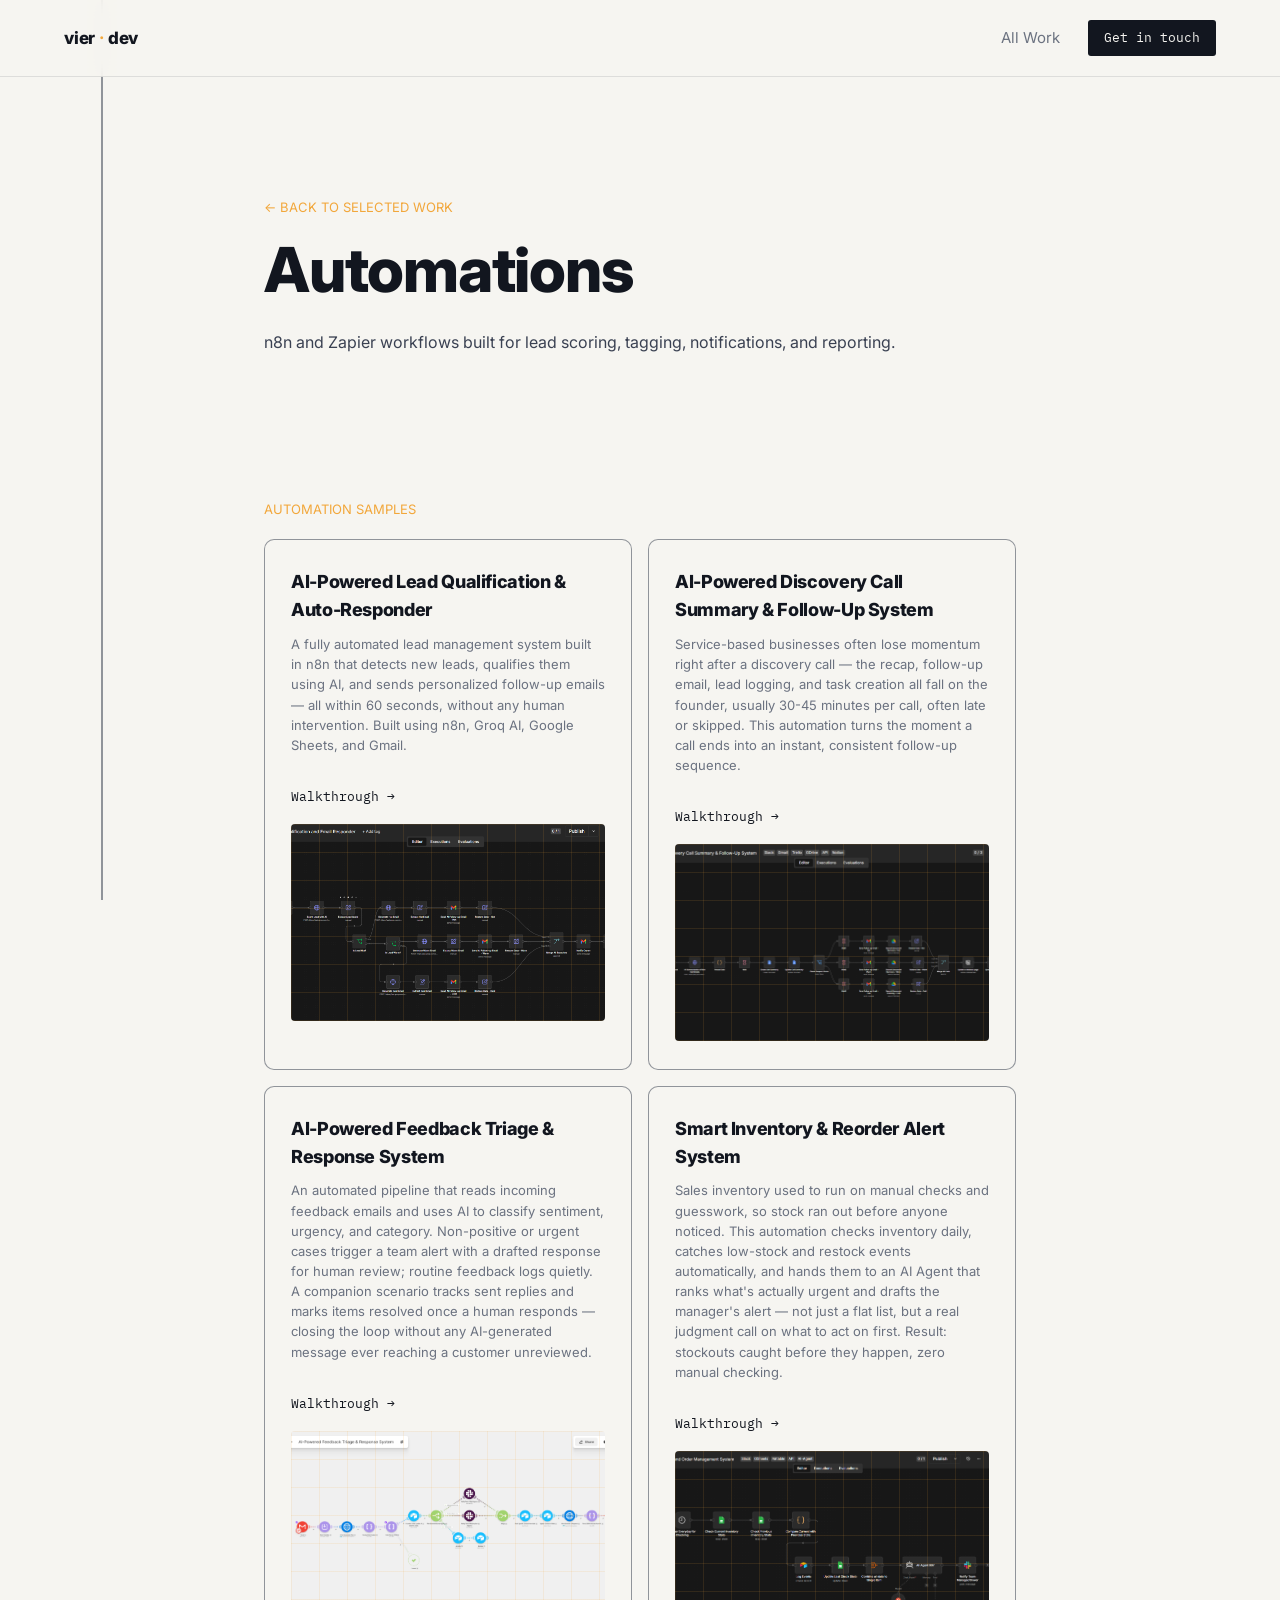
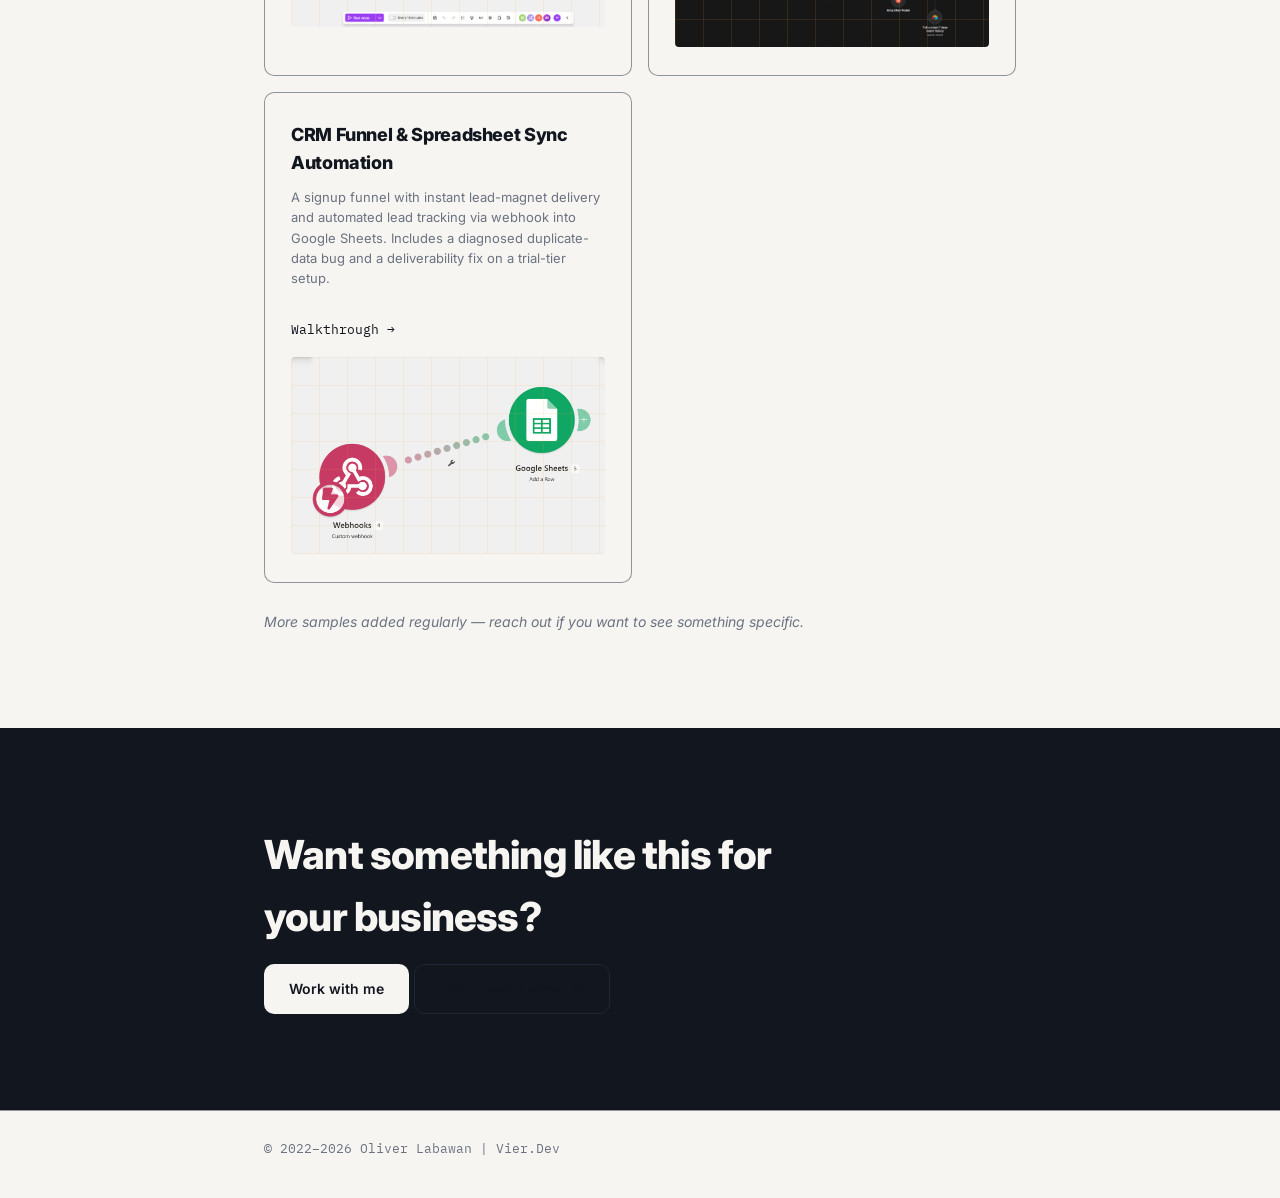
==== commit bdffd239: "Rename hero-actions to contact-actions" ====
--- a/work/automations.html
+++ b/work/automations.html
@@ -91,7 +91,7 @@
   <section class="contact reveal">
     <div class="contact-inner">
       <h2 style="max-width: 20ch;">Want something like this for your business?</h2>
-        <div class="hero-actions">
+        <div class="contact-actions">
           <a href="../index.html#contact" class="btn btn-primary">Work with me</a>
           <a href="work-index.html" class="btn btn-ghost">See all work samples</a>
         </div>
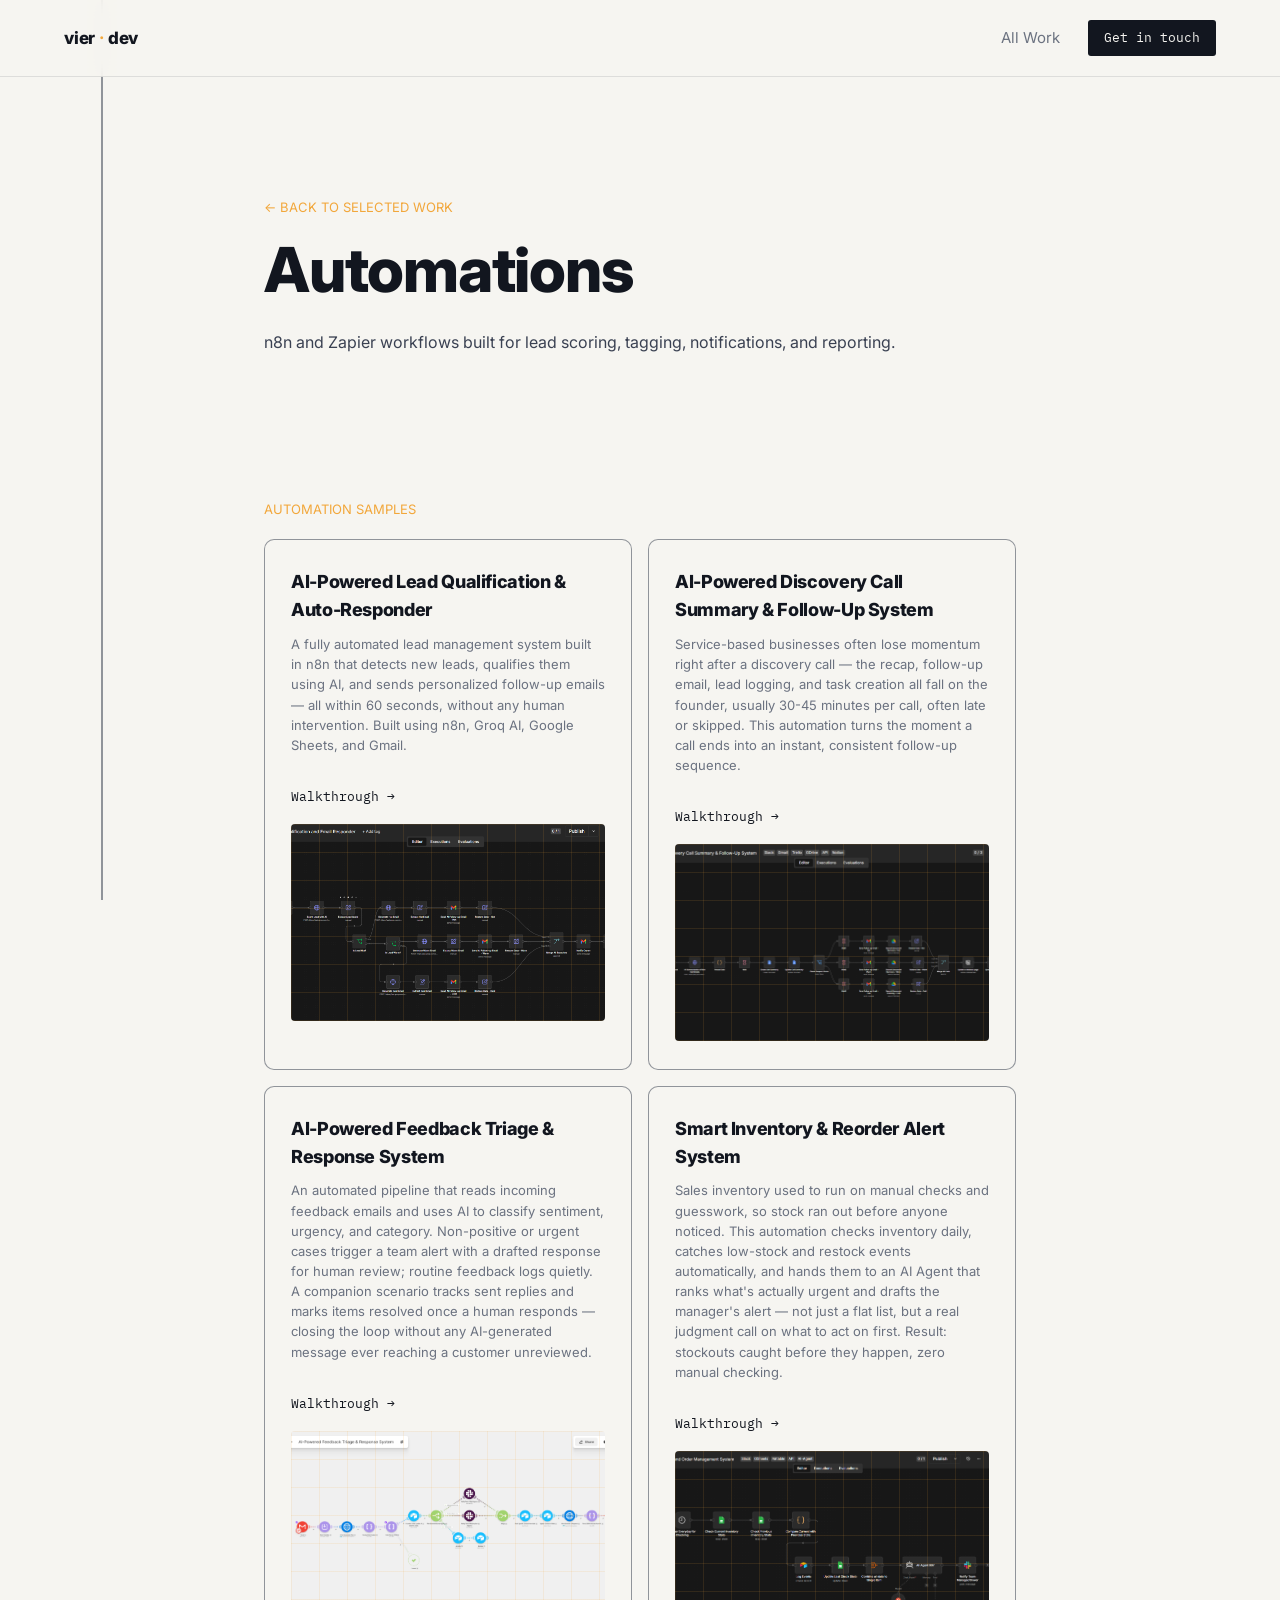
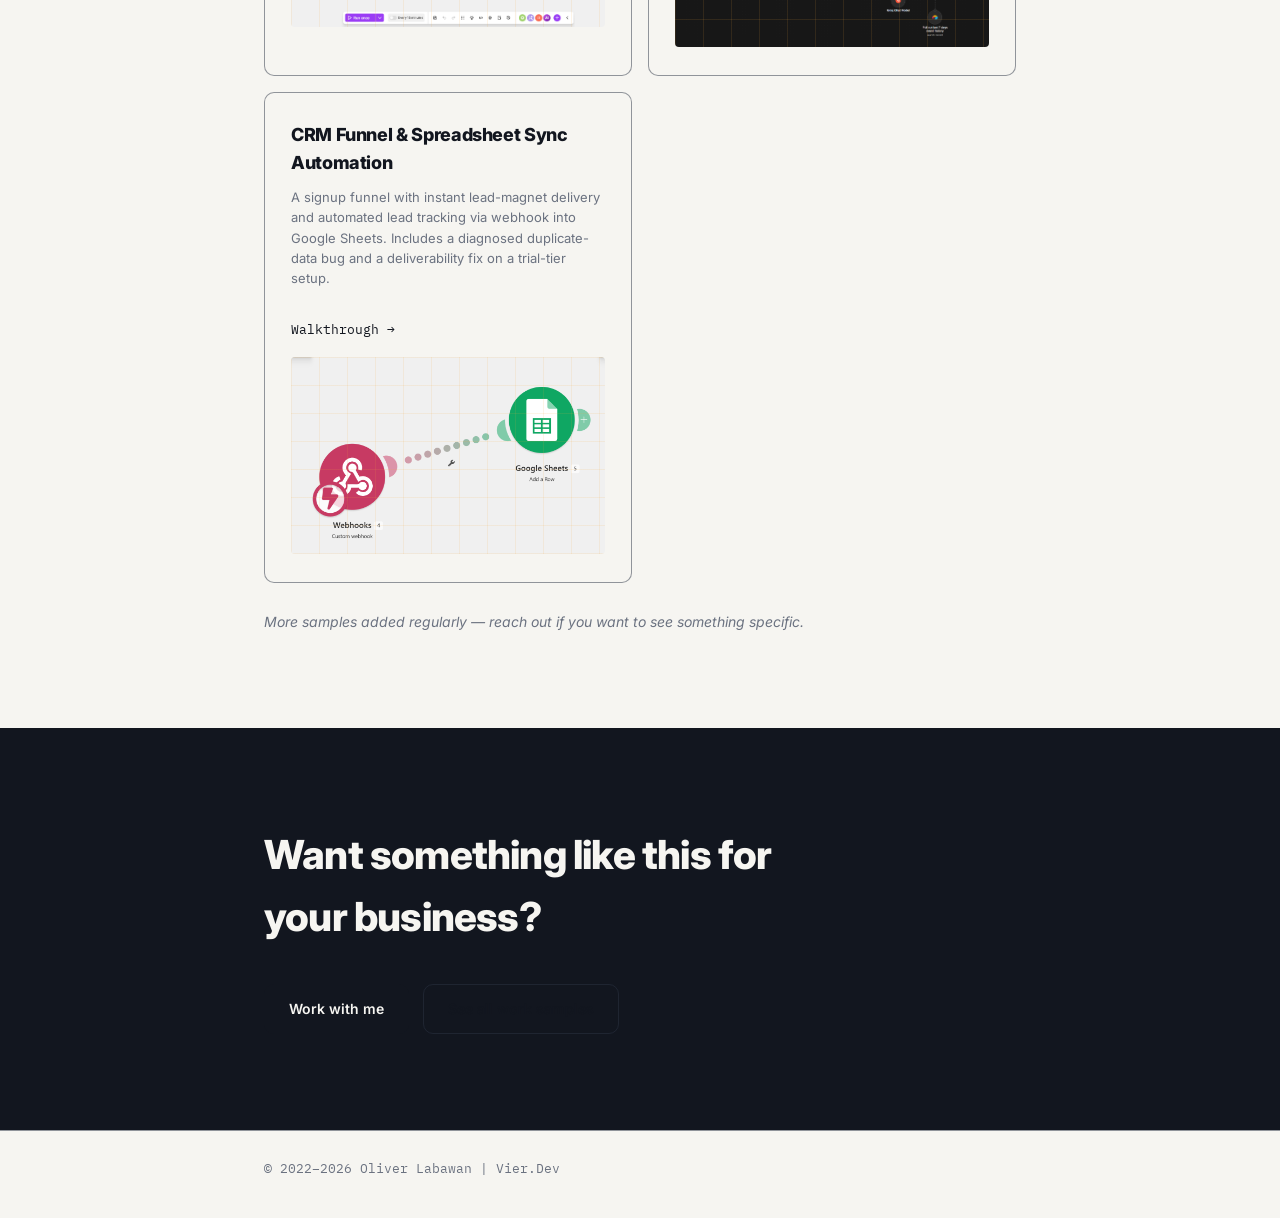
==== commit 6dc35722: "Update button classes in contact section" ====
--- a/work/automations.html
+++ b/work/automations.html
@@ -92,8 +92,8 @@
     <div class="contact-inner">
       <h2 style="max-width: 20ch;">Want something like this for your business?</h2>
         <div class="contact-actions">
-          <a href="../index.html#contact" class="btn btn-primary">Work with me</a>
-          <a href="work-index.html" class="btn btn-ghost">See all work samples</a>
+          <a href="../index.html#contact" class="btn contact-primary">Work with me</a>
+          <a href="work-index.html" class="btn contact-ghost">See all work samples</a>
         </div>
     </div>
   </section>
--- a/styles.css
+++ b/styles.css
@@ -634,6 +634,13 @@
   background: var(--signal);
 }
 
+.contact-actions{ display: flex; gap: 14px; margin-top: 36px; flex-wrap: wrap; }
+
+.contact-primary{ background: var(--ink); color: var(--paper); }
+.contact-primary:hover{ background: var(--ink-soft); }
+.contact-ghost{ border-color: var(--line-soft); color: var(--ink); }
+.contact-ghost:hover{ border-color: var(--signal); }
+
 /* ===================================================================
    FOOTER
 =================================================================== */
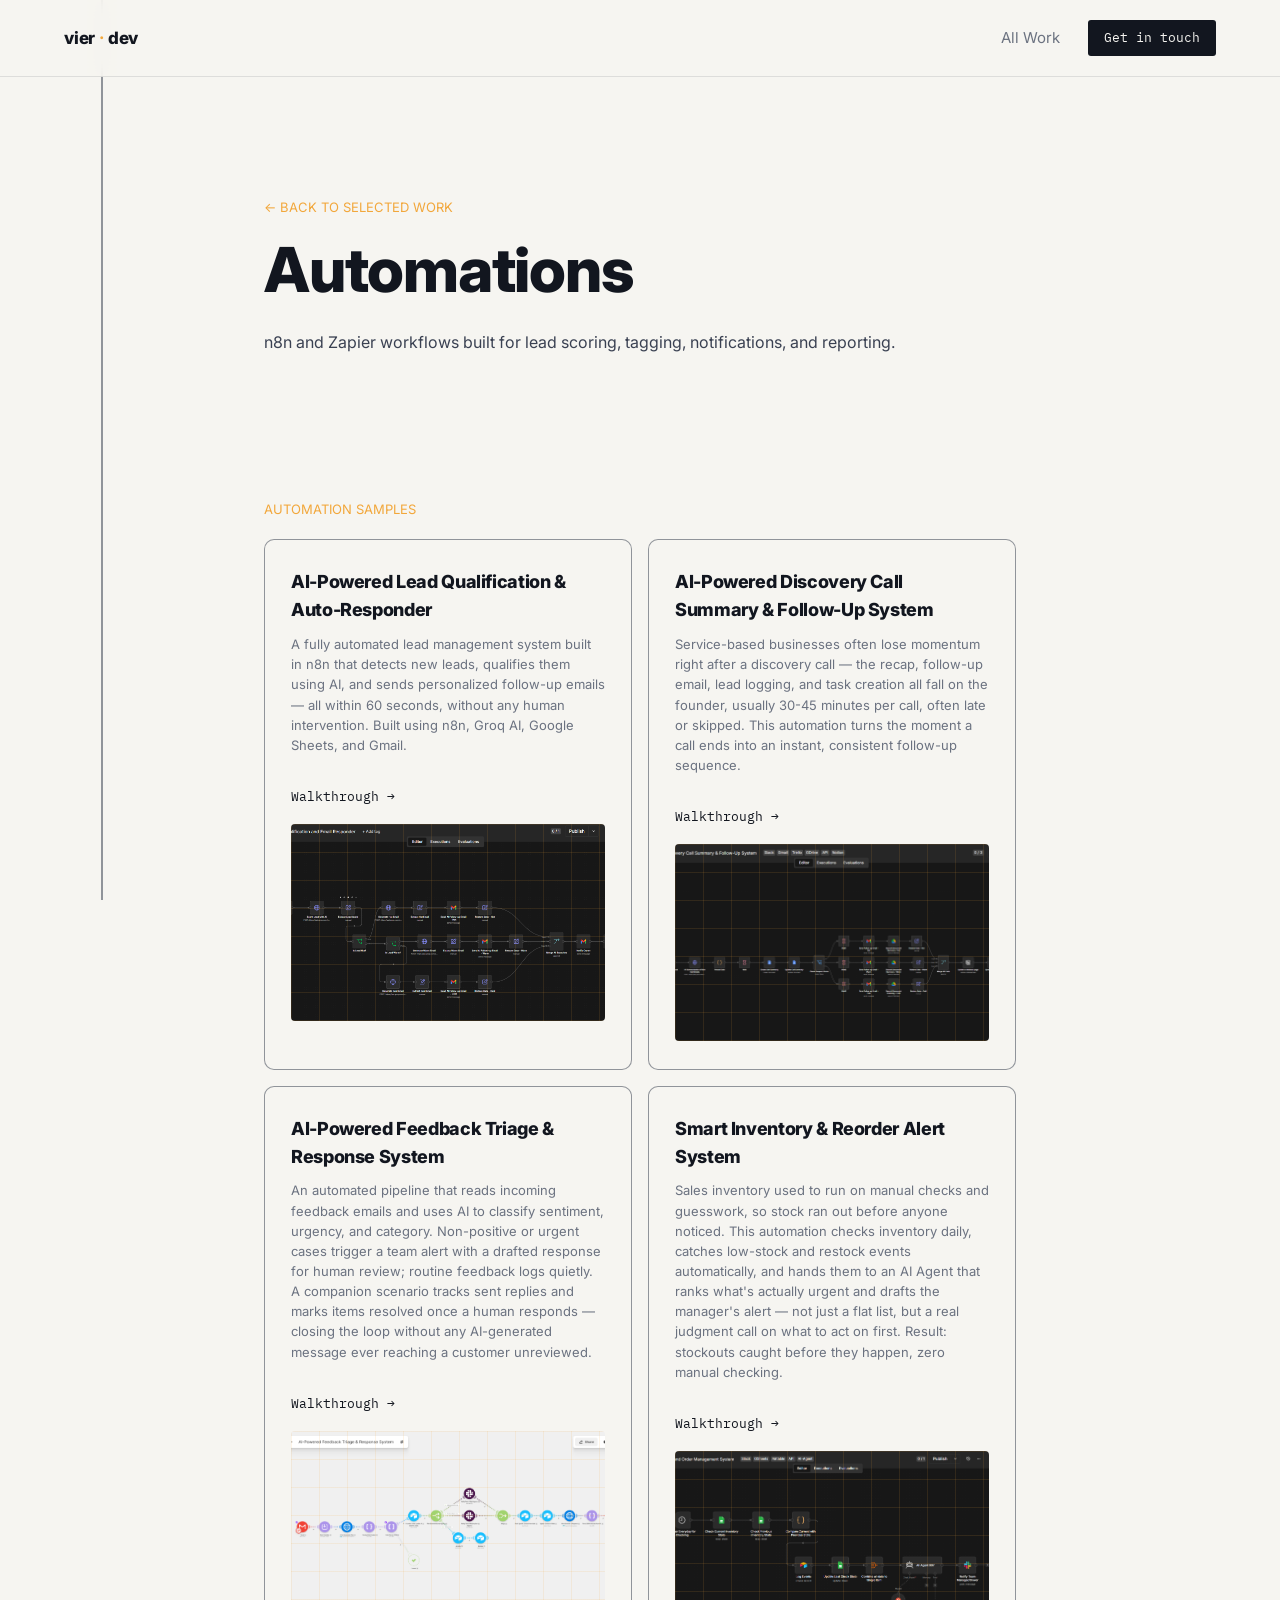
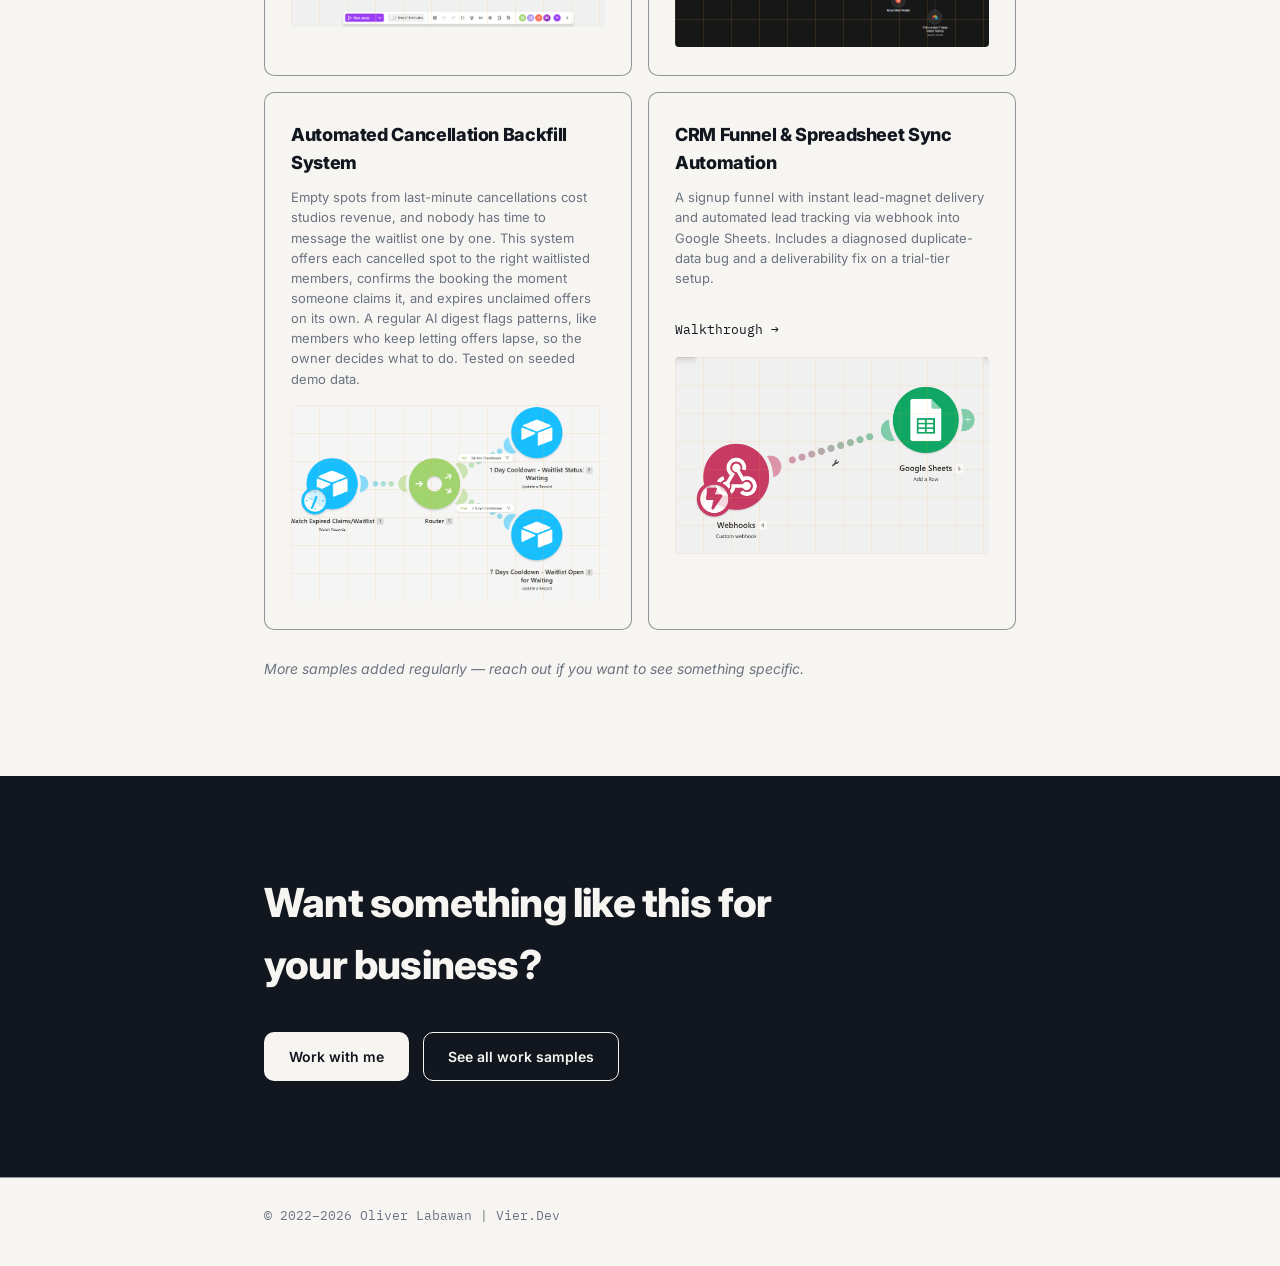
==== commit 9b217b06: "Update automations.html" ====
--- a/work/automations.html
+++ b/work/automations.html
@@ -78,6 +78,16 @@
       <!-- EDIT ME: sample 5 -->
 
       <div class="service">
+        <h3>Automated Cancellation Backfill System</h3>
+        <p style="font-size: 13px">Empty spots from last-minute cancellations cost studios revenue, and nobody has time to message the waitlist one by one. This system offers each cancelled spot to the right waitlisted members, confirms the booking the moment someone claims it, and expires unclaimed offers on its own. A regular AI digest flags patterns, like members who keep letting offers lapse, so the owner decides what to do. Tested on seeded demo data.</p>
+          <!-- <a class="case-link" href="https://www.loom.com/share/22e7f2c92d5c46a5a52532f2341a2766" target="_blank" rel="noopener noreferrer">Walkthrough →</a> -->
+        <div class="case-visual" style="aspect-ratio:16/10; margin-top:16px;"><img src="../images/automations/backfill-system.png" alt="Automated Cancellation Backfill System"></div>
+      </div>
+
+
+      <!-- EDIT ME: sample 6 -->
+
+      <div class="service">
         <h3>CRM Funnel & Spreadsheet Sync Automation</h3>
         <p style="font-size: 13px">A signup funnel with instant lead-magnet delivery and automated lead tracking via webhook into Google Sheets. Includes a diagnosed duplicate-data bug and a deliverability fix on a trial-tier setup.</p>
           <a class="case-link" href="https://www.loom.com/share/9a8bee7352f4423ba8c33e80585cb324" target="_blank" rel="noopener noreferrer">Walkthrough →</a>
--- a/styles.css
+++ b/styles.css
@@ -636,9 +636,9 @@
 
 .contact-actions{ display: flex; gap: 14px; margin-top: 36px; flex-wrap: wrap; }
 
-.contact-primary{ background: var(--ink); color: var(--paper); }
-.contact-primary:hover{ background: var(--ink-soft); }
-.contact-ghost{ border-color: var(--line-soft); color: var(--ink); }
+.contact-primary{ background: var(--paper); color: var(--ink); }
+.contact-primary:hover{ background: var(--signal); }
+.contact-ghost{ border-color: var(--paper); color: var(--paper); }
 .contact-ghost:hover{ border-color: var(--signal); }
 
 /* ===================================================================
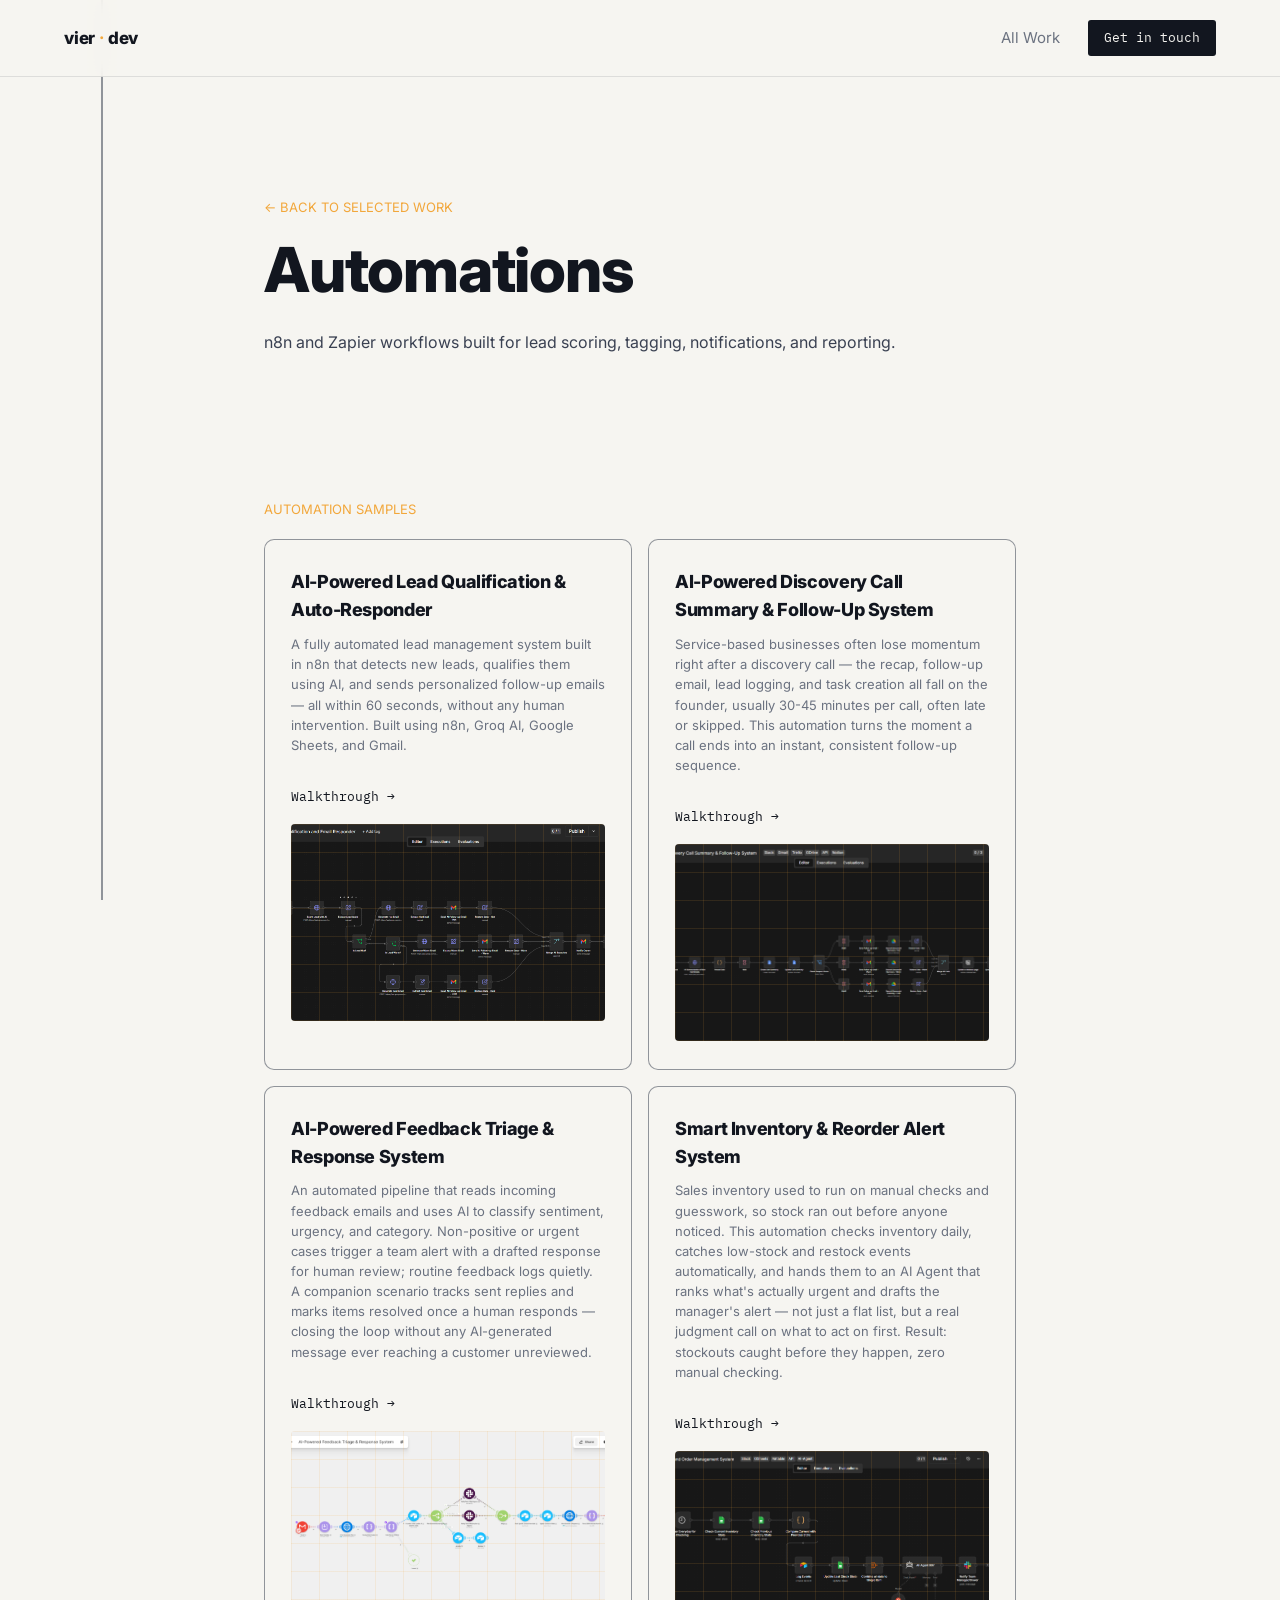
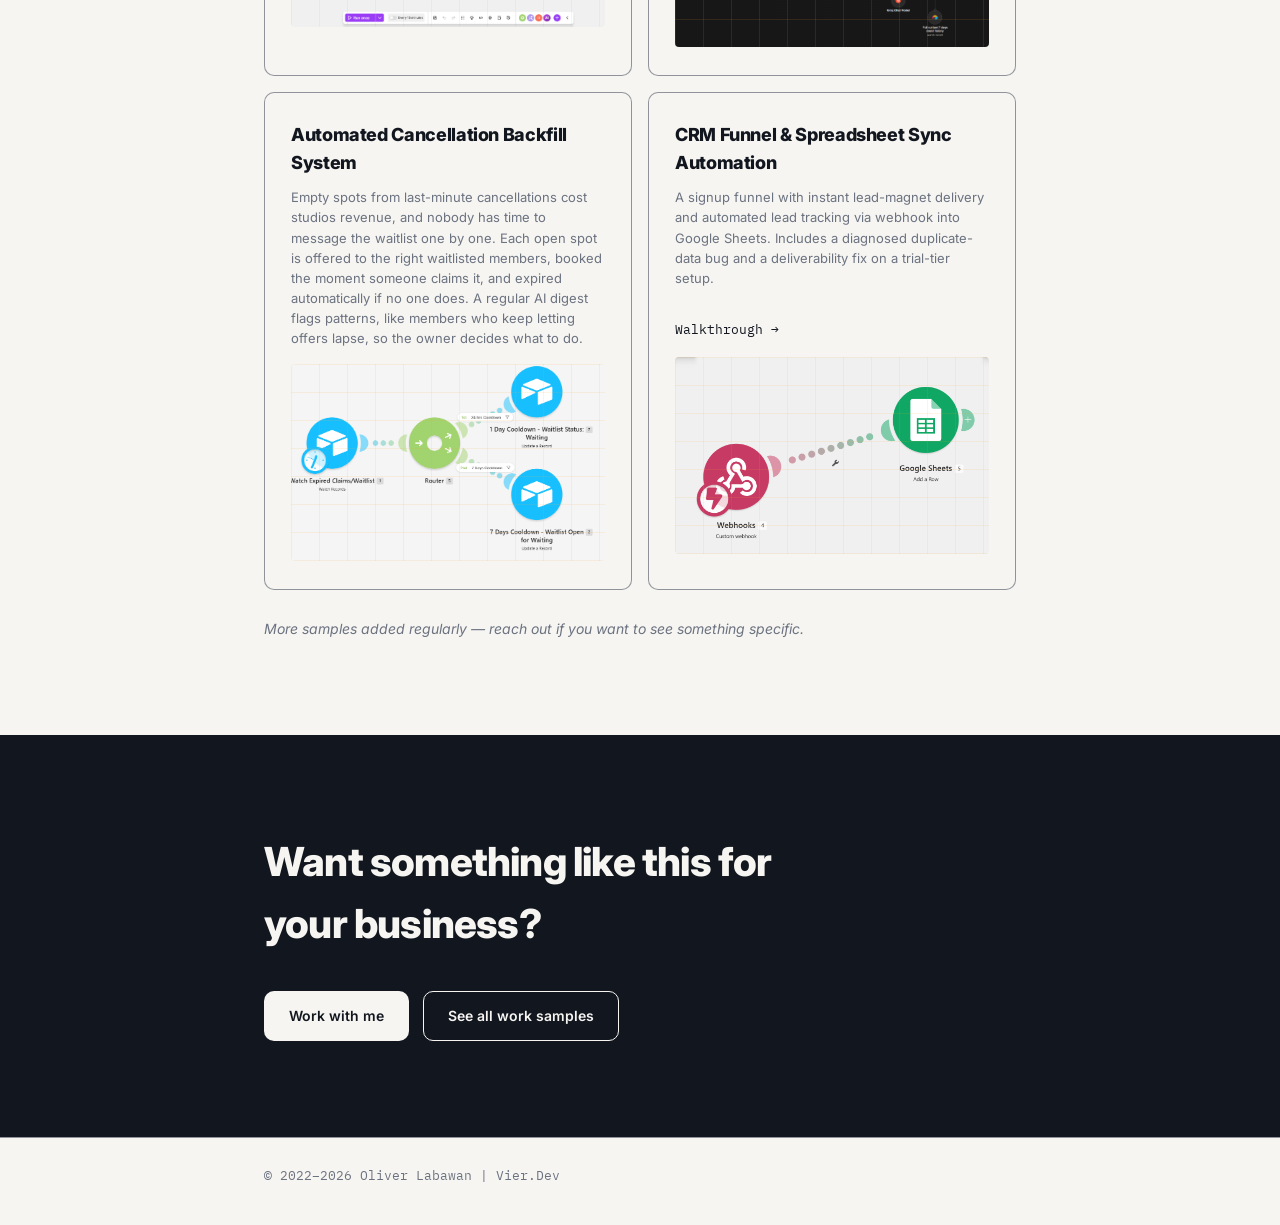
==== commit cdfc8d28: "Refine description of Automated Cancellation System" ====
--- a/work/automations.html
+++ b/work/automations.html
@@ -79,7 +79,7 @@
 
       <div class="service">
         <h3>Automated Cancellation Backfill System</h3>
-        <p style="font-size: 13px">Empty spots from last-minute cancellations cost studios revenue, and nobody has time to message the waitlist one by one. This system offers each cancelled spot to the right waitlisted members, confirms the booking the moment someone claims it, and expires unclaimed offers on its own. A regular AI digest flags patterns, like members who keep letting offers lapse, so the owner decides what to do. Tested on seeded demo data.</p>
+        <p style="font-size: 13px">Empty spots from last-minute cancellations cost studios revenue, and nobody has time to message the waitlist one by one. Each open spot is offered to the right waitlisted members, booked the moment someone claims it, and expired automatically if no one does. A regular AI digest flags patterns, like members who keep letting offers lapse, so the owner decides what to do.</p>
           <!-- <a class="case-link" href="https://www.loom.com/share/22e7f2c92d5c46a5a52532f2341a2766" target="_blank" rel="noopener noreferrer">Walkthrough →</a> -->
         <div class="case-visual" style="aspect-ratio:16/10; margin-top:16px;"><img src="../images/automations/backfill-system.png" alt="Automated Cancellation Backfill System"></div>
       </div>
